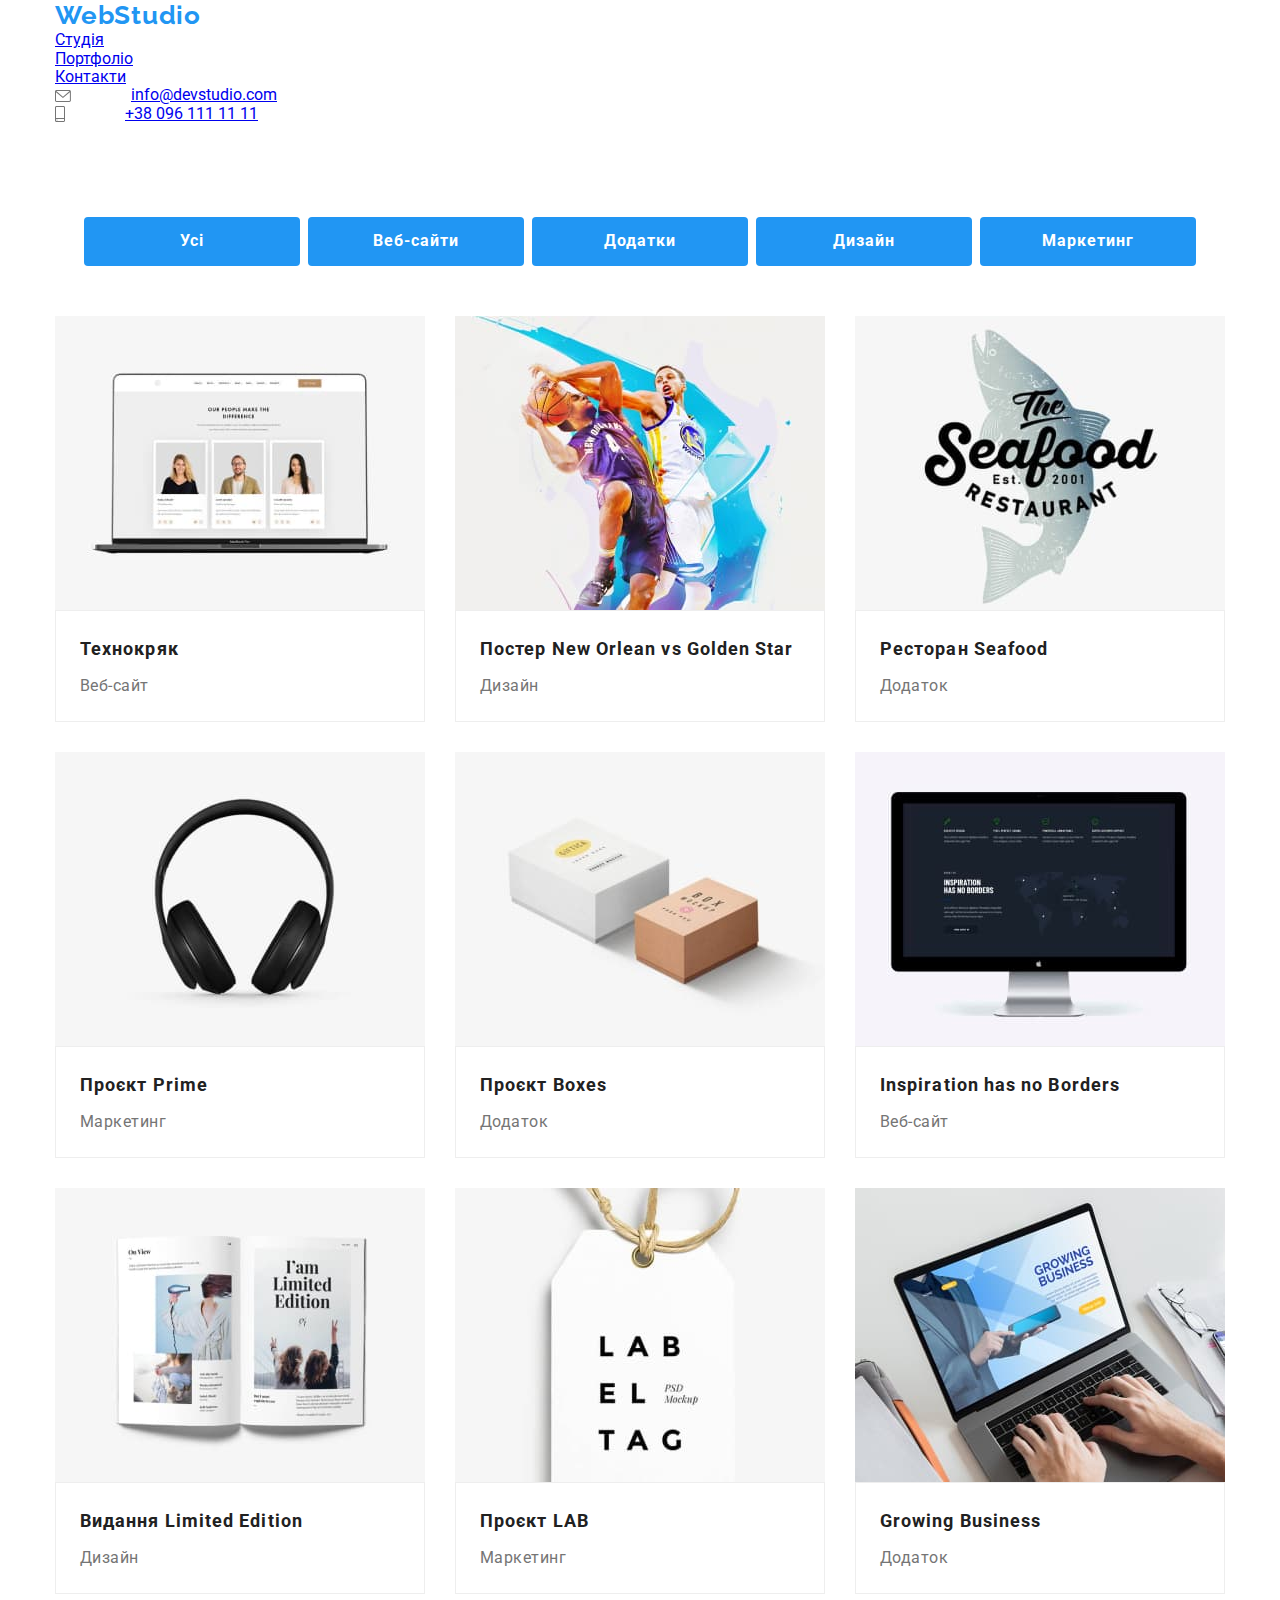
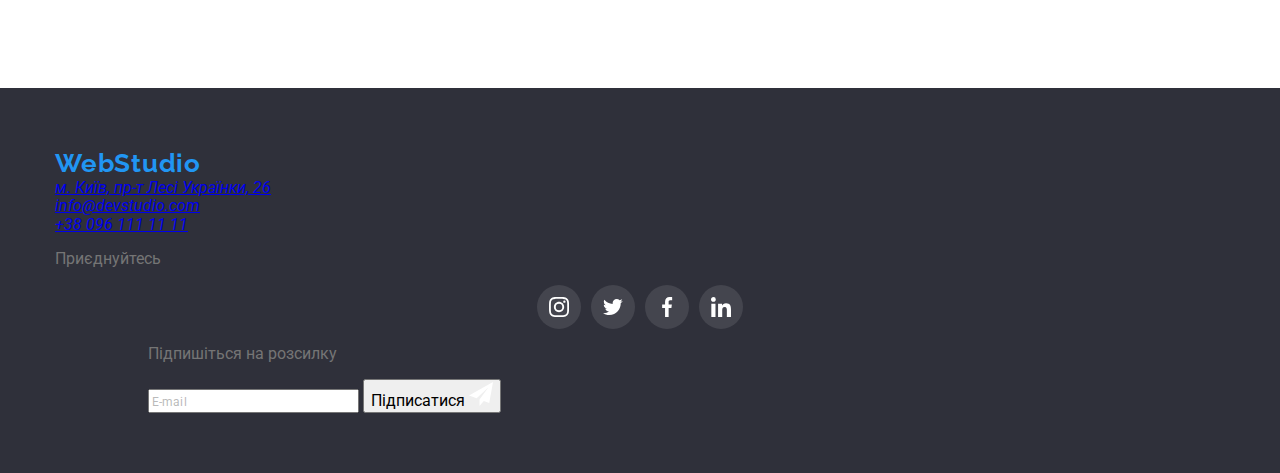
==== portfolio.html @ 355c85f8 "Adding files" ====
<!DOCTYPE html>
<html lang="uk">

<head>
    <meta charset="UTF-8">
    <meta http-equiv="X-UA-Compatible" content="IE=edge">
    <meta name="viewport" content="width=device-width, initial-scale=1.0">
    <link rel="preconnect" href="https://fonts.googleapis.com">
    <link rel="preconnect" href="https://fonts.gstatic.com" crossorigin>
    <link
        href="https://fonts.googleapis.com/css2?family=Raleway:wght@700&family=Roboto:wght@400;500;700;900&display=swap"
        rel="stylesheet">
    <title>Document</title>
    <link rel="stylesheet"
        href="https://cdnjs.cloudflare.com/ajax/libs/modern-normalize/1.1.0/modern-normalize.min.css">
    <link rel="stylesheet" href="./css/styles.css">
</head>

<body>
    <header class="page-header">
        <div class="container">
            <div class="header-container">
                <nav class="header-nav">
                    <a href="#" class="logo">Web<span class="logo-part">Studio</span></a>
                    <ul class="nav list">
                        <li class="nav-item">
                            <a href="./index.html" class="link">Студія</a>
                        </li>
                        <li class="nav-item">
                            <a href="./portfolio.html" class="current-link link current">Портфоліо</a>
                        </li>
                        <li class="nav-item">
                            <a href="#" class="link">Контакти</a>
                        </li>
                    </ul>
                </nav>
                <ul class="auth-nav list">
                    <li><a href="mailto:info@devstudio.com" class="contacts nav-item">
                            <svg class="envelope" width="16px" height="12px">
                                <use href="./images/icons.svg#icon-envelope"></use>
                            </svg>
                            info@devstudio.com</a></li>
                    <li><a href="tel:+380961111111" class="contacts nav-item">
                            <svg class="smartphone" width="10px" height="16px">
                                <use href="./images/icons.svg#icon-smartphone"></use>
                            </svg>
                            +38 096 111 11 11</a></li>
                </ul>
            </div>
        </div>
    </header>
    <main>
        <section class="filter ">
            <div class="container">
                <h2 class="visually-hidden">Portfolio content</h2>
                <ul class="button-container  list">
                    <li class="button-container-item">
                        <button type="button" class="button cursors">Усі</button>
                    </li>
                    <li class="button-container-item">
                        <button type="button" class="button cursors">Веб-сайти</button>
                    </li>
                    <li class="button-container-item">
                        <button type="button" class="button cursors">Додатки</button>
                    </li>
                    <li class="button-container-item">
                        <button type="button" class="button cursors">Дизайн</button>
                    </li>
                    <li class="button-container-item">
                        <button type="button" class="button cursors">Маркетинг</button>
                    </li>
                </ul>
                <ul class="portfolio-cards list">
                    <li class="portfolio-cards-element">
                        <div class="portfolio-cards-thumb">
                            <img src="./images/portfolio1.jpg" alt="Екран лептопу з відкритим веб-сайтом" width="370"
                                class="portfolio-images">
                            <div class="portfolio-cards-description">
                                <p>Ресурс пропонує комплексні пропозиції з різним рівнем функціоналу та сервісів. Все це
                                    дозволить відвідувачу отримати
                                    вичерпні відомості про компанію чи приватну особу.</p>
                            </div>
                        </div>
                        <div class="cards-text">
                            <h3>Технокряк</h3>
                            <p class="portfolio-text">Веб-сайт</p>
                        </div>


                    </li>

                    <li class="portfolio-cards-element">
                        <div class="portfolio-cards-thumb">
                            <img src="./images/portfolio2.jpg"
                                alt="Баскетболіст намагається забрати мʼяч у супротивника" width="370"
                                class="portfolio-images">
                            <div class="portfolio-cards-description">
                                <p>Ресурс пропонує комплексні пропозиції з різним рівнем функціоналу та сервісів. Все це
                                    дозволить відвідувачу
                                    отримати
                                    вичерпні відомості про компанію чи приватну особу.</p>
                            </div>
                        </div>
                        <div class="cards-text">
                            <h3>Постер New Orlean vs Golden Star</h3>
                            <p class="portfolio-text">Дизайн</p>
                        </div>
                    </li>
                    <li class="portfolio-cards-element">
                        <div class="portfolio-cards-thumb">
                            <img src="./images/portfolio3.jpg" alt="Вивіска рибного ресторану" width="370"
                                class="portfolio-images">
                            <div class="portfolio-cards-description">
                                <p>Ресурс пропонує комплексні пропозиції з різним рівнем функціоналу та сервісів. Все це
                                    дозволить відвідувачу
                                    отримати
                                    вичерпні відомості про компанію чи приватну особу.</p>
                            </div>
                        </div>
                        <div class="cards-text">
                            <h3>Ресторан Seafood</h3>
                            <p class="portfolio-text">Додаток</p>
                        </div>
                    </li>
                    <li class="portfolio-cards-element">
                        <div class="portfolio-cards-thumb">
                            <img src="./images/portfoli4.jpg" alt="Великі бездротові навушники" width="370"
                                class="portfolio-images">
                            <div class="portfolio-cards-description">
                                <p>Ресурс пропонує комплексні пропозиції з різним рівнем функціоналу та сервісів. Все це
                                    дозволить відвідувачу
                                    отримати
                                    вичерпні відомості про компанію чи приватну особу.</p>
                            </div>
                        </div>
                        <div class="cards-text">
                            <h3>Проєкт Prime</h3>
                            <p class="portfolio-text">Маркетинг</p>
                        </div>
                    </li>
                    <li class="portfolio-cards-element">
                        <div class="portfolio-cards-thumb">
                            <img src="./images/portfolio5.jpg" alt="Одна біла та менша коричнева коробки" width="370"
                                class="portfolio-images">
                            <div class="portfolio-cards-description">
                                <p>Ресурс пропонує комплексні пропозиції з різним рівнем функціоналу та сервісів. Все це
                                    дозволить відвідувачу
                                    отримати
                                    вичерпні відомості про компанію чи приватну особу.</p>
                            </div>
                        </div>
                        <div class="cards-text">
                            <h3>Проєкт Boxes</h3>
                            <p class="portfolio-text">Додаток</p>
                        </div>
                    </li>
                    <li class="portfolio-cards-element">
                        <div class="portfolio-cards-thumb">
                            <img src="./images/portfolio6.jpg"
                                alt="Монітор компʼютера Apple з відкритим сайтом веб-студії" width="370"
                                class="portfolio-images">
                            <div class="portfolio-cards-description">
                                <p>Ресурс пропонує комплексні пропозиції з різним рівнем функціоналу та сервісів. Все це
                                    дозволить відвідувачу
                                    отримати
                                    вичерпні відомості про компанію чи приватну особу.</p>
                            </div>
                        </div>
                        <div class="cards-text">
                            <h3>Inspiration has no Borders</h3>
                            <p class="portfolio-text">Веб-сайт</p>
                        </div>
                    </li>
                    <li class="portfolio-cards-element">
                        <div class="portfolio-cards-thumb">
                            <img src="./images/portfolio7.jpg" alt="Розгорнутий журнал моди" width="370"
                                class="portfolio-images">
                            <div class="portfolio-cards-description">
                                <p>Ресурс пропонує комплексні пропозиції з різним рівнем функціоналу та сервісів. Все це
                                    дозволить відвідувачу
                                    отримати
                                    вичерпні відомості про компанію чи приватну особу.</p>
                            </div>
                        </div>
                        <div class="cards-text">
                            <h3>Видання Limited Edition</h3>
                            <p class="portfolio-text">Дизайн</p>
                        </div>
                    </li>
                    <li class="portfolio-cards-element">
                        <div class="portfolio-cards-thumb">
                            <img src="./images/portfolio8.jpg" alt="Біла етикетка з надписом LAB EL TAG" width="370"
                                class="portfolio-images">
                            <div class="portfolio-cards-description">
                                <p>Ресурс пропонує комплексні пропозиції з різним рівнем функціоналу та сервісів. Все це
                                    дозволить відвідувачу
                                    отримати
                                    вичерпні відомості про компанію чи приватну особу.</p>
                            </div>
                        </div>
                        <div class="cards-text">
                            <h3>Проєкт LAB</h3>
                            <p class="portfolio-text">Маркетинг</p>
                        </div>
                    </li>
                    <li class="portfolio-cards-element">
                        <div class="portfolio-cards-thumb">
                            <img src="./images/portfolio9.jpg"
                                alt="Чоловік шукає інформацію на сайті з просування бізнесу, використовуючи MacBook"
                                width="370" class="portfolio-images">
                            <div class="portfolio-cards-description">
                                <p>Ресурс пропонує комплексні пропозиції з різним рівнем функціоналу та сервісів. Все це
                                    дозволить відвідувачу
                                    отримати
                                    вичерпні відомості про компанію чи приватну особу.</p>
                            </div>
                        </div>
                        <div class="cards-text">
                            <h3>Growing Business</h3>
                            <p class="portfolio-text">Додаток</p>
                        </div>
                    </li>
                </ul>
            </div>
        </section>
    </main>
    <footer class="footer">
        <div class="footer-container container">
            <div class="footer-navigation">
                <a href="#" class="logo">Web<span class="logo-part">Studio</span></a>
                <address>
                    <ul class="footer-list list">
                        <li class="footer-nav">
                            <a href="https://goo.gl/maps/Ni8b5LG6es7MUAs99" class="map">м. Київ, пр-т Лесі Українки,
                                26</a>
                        </li>
                        <li class="footer-nav">
                            <a href="mailto:info@devstudio.com" class="contacts">info@devstudio.com</a>
                        </li>
                        <li class="footer-nav">
                            <a href="tel:+380961111111" class="contacts">+38 096 111 11 11</a>
                        </li>
                    </ul>
                </address>
            </div>
            <div class="footer-links">
                <p class="footer-link-text">Приєднуйтесь</p>
                <ul class="soc-list list">
                    <li class="soc-item"><a href="" class="soc-link">
                            <svg class="soc-icon" width="20px" height="20px">
                                <use href="./images/icons.svg#icon-instagram"></use>
                            </svg>
                        </a></li>
                    <li class="soc-item"><a href="" class="soc-link">
                            <svg class="soc-icon" width="20px" height="20px">
                                <use href="./images/icons.svg#icon-twitter"></use>
                            </svg>
                        </a></li>
                    <li class="soc-item"><a href="" class="soc-link">
                            <svg class="soc-icon" width="20px" height="20px">
                                <use href="./images/icons.svg#icon-facebook"></use>
                            </svg>
                        </a></li>
                    <li class="soc-item"><a href="" class="soc-link">
                            <svg class="soc-icon" width="20px" height="20px">
                                <use href="./images/icons.svg#icon-linkedin"></use>
                            </svg>
                        </a>
                    </li>
                </ul>
            </div>
            <div class="footer-form">
                <p class="footer-link-text">Підпишіться на розсилку</p>

                <form class="footer-form-container">
                    <label for="footer-form-email" class="form-label"></label>
                    <input type="email" class="footer-form-input" id="footer-form-email" placeholder="E-mail"
                        width="358px" height="50px">
                    <button class="form-button" type="submit">Підписатися
                        <svg class="footer-send-icon" width="24px" height="24px">
                            <use href="./images/icons.svg#icon-send"></use>
                        </svg>
                    </button>
            </div>
            </form>
        </div>
    </footer>
</body>

</html>
---- css/styles.css ----
/* Main Page */
html {
    box-sizing: border-box;
}

*,
* ::before,
* ::after {
    box-sizing: inherit;
}

:root {
    --primary-text-color: #757575;
    --secondary-text-color: #212121;
    --hover-color: #2196F3;
    --primary-bcg-color: #F5F4FA;
    --secondary-bcg-color: #FFFFFF;
    --icons-color: #AFB1B8;
    --time-distribution-function: cubic-bezier(0.4, 0, 0.2, 1);
    --placeholder-color: rgba(117, 117, 117, 0.5);
}

body {
    color: var(--primary-text-color);
    background-color: #FFFFFF;
    font-family: 'Roboto';
}

.list {
    list-style: none;
    padding: 0;
    margin: 0;
}

.visually-hidden {
    position: absolute;
    white-space: nowrap;
    width: 1px;
    height: 1px;
    overflow: hidden;
    border: 0;
    padding: 0;
    clip: rect(0000);
    clip-path: inset(50%);
    margin: -1px;
}

.container {
    width: 1200px;
    padding-right: 15px;
    padding-left: 15px;
    margin: 0 auto;
}



.cursors {
    cursor: pointer;
}

.title {
    margin-top: 0;
    margin-bottom: 50px;
    text-align: center;
    color: var(--secondary-text-color);
    font-weight: 700;
    font-size: 36px;
    line-height: 1.16;
    letter-spacing: 0.03em;
}

.action-text {
    text-transform: uppercase;
    margin-top: 0;
    margin-bottom: 0;
    color: var(--secondary-bcg-color);
    font-weight: 700;
    font-size: 14px;
    line-height: 1.14;
    letter-spacing: 0.03em;
}
/* Header*/

/* Logo */
.logo {
    flex-shrink: 0;
    color: #2196F3;
    text-decoration: none;
    font-family: 'Raleway';
    font-weight: 700;
    font-size: 26px;
    line-height: 1.2;
    letter-spacing: 0.03em;
}

.logo__part {
    color: black;
}

.header {
    margin-top: 0;
    border-bottom: 1px solid #ECECEC;
}

.header__container {
    display: flex;
    margin-top: 0;
    height: 80px;
    align-items: center;
    margin-left: auto;
    padding-top: 24px;
    padding-bottom: 25px;
    justify-content: space-between;
}

.header__nav {
    display: flex;
    margin-top: 0;
        align-items: center;
            flex-grow: 1;
            gap: 93px;
        }

.navigation {
    display: flex;
}
.navigation__item {
    display: flex;
    align-items: center;
    justify-content: center;
}

.navigation__item:not(:last-child) {
    margin-right: 50px;
}

.contacts {
    display: flex;
    align-items: center;
    gap: 50px;
}

.contacts__item {
    color: #757575;
    font-weight: 500;
    font-size: 14px;
    line-height: 1.1;
    letter-spacing: 0.02em;
    text-decoration: none;
    transition: color 250ms var(--time-distribution-function);
}

.contacts__item:hover,
.contacts__item:focus {
    color: var(--hover-color);
}
.contacts__item:hover .smartphone {
    fill: var(--hover-color);
}

.contacts__item:focus .smartphone {
    fill: var(--hover-color);
}


.navigation__link {
    padding-top: 32px;
    padding-bottom: 32px;
    color: var(--secondary-text-color);
    font-weight: 500;
    font-size: 14px;
    line-height: 1.1;
    letter-spacing: 0.02em;
    text-decoration: none;
    transition: color 250ms var(--time-distribution-function);
}

.navigation__link:hover,
.navigation__link:focus {
    color: var(--hover-color);
}

.navigation-link--current-link {
    position: relative;
}

.navigation-link--current-link::after {
    content: "";
    display: block;
    position: absolute;
    width: 100%;
    left: 0;
    bottom: 0px;

    height: 4px;
    background-color: var(--hover-color);
    border-radius: 2px;
}


.envelope {
    margin-right: 10px;
    fill: var(--primary-text-color);

    transition: fill 250ms var(--time-distribution-function);
}

.contacts:hover .envelope {
    fill: var(--hover-color);
}

.contacts:focus .envelope {
    fill: var(--hover-color);
}

.smartphone {
    margin-right: 10px;
    fill: var(--primary-text-color);
    transition: fill 250ms var(--time-distribution-function);

}

/* Hero */
.hero {
    padding-top: 200px;
    padding-bottom: 200px;
    background-color: #2F303A;
    background-image: linear-gradient(rgba(47, 48, 58, 0.4), rgba(47, 48, 58, 0.4)), url(../images/background.jpg);
    background-repeat: no-repeat;
    background-position: center;
    height: 600px;
    max-width: 1600px;
    margin-left: auto;
    margin-right: auto;
    background-size: cover;
}

.hero__container {
    align-items: center;
    justify-content: center;
    text-align: center;
}

.hero__title {
    margin: 0 auto;
    margin-bottom: 30px;
    margin-top: 0px;
    max-width: 696px;

    color: #FFFFFF;
    font-weight: 900;
    font-size: 44px;
    line-height: 1.4;
    letter-spacing: 0.06em;
    text-transform: uppercase;
    text-align: center;
}


/* Button */
.button {
    display: inline-block;
    border-radius: 4px;
    padding: 10px 32px;
    min-width: 216px;
    color: #FFFFFF;
    background-color: #2196F3;
    border: 0;
    font-family: 'Roboto';
    font-weight: 700;
    font-size: 16px;
    line-height: 1.8;
    letter-spacing: 0.06em;
    transition-property: background-color, box-shadow;
    transition-duration: 250ms;
    transition-timing-function: var(--time-distribution-function);
}

.button:hover,
.button:focus {
    background-color: #188CE8;
    border: 0;
    box-shadow: 0px 4px 4px rgba(0, 0, 0, 0.15);
}





.cardset__button {
    display: inline-block;
    color: var(--secondary-text-color);
    background-color: #F5F4FA;
    border: 0;
    font-family: 'Roboto';
    font-weight: 500;
    font-size: 16px;
    line-height: 1.6;
    letter-spacing: 0.03em;
    border-radius: 4px;
    padding: 6px 22px;
    text-align: center;
    margin-top: 0;
    transition-property: color, background-color, box-shadow;
    transition-duration: 250ms;
    transition-timing-function: var(--time-distribution-function);
}

.cardset__button :first-child {
    display: inline-block;
    padding: 6px 25px;
}

.cardset__button:hover,
.cardset__button:focus {
    color: #FFFFFF;
    background-color: var(--hover-color);
    box-shadow: 0px 3px 1px rgba(0, 0, 0, 0.1), 0px 1px 2px rgba(0, 0, 0, 0.08), 0px 2px 2px rgba(0, 0, 0, 0.12);
}


/* Advantages */
.advantages {
    padding-top: 94px;
    padding-bottom: 94px;
    background-color: var(--secondary-bcg-color);
}

.advantage-list {
    display: flex;
    /* align-items: center; */
    margin-top: 0;
    font-size: 14px;
    line-height: 24px;
    letter-spacing: 0.03em;
}

.advantage-list__item {
    width: 270px;
    margin-left: 0;
    margin-right: auto;
    margin-right: 30px;
}

.advantage-list__item:last-child {
    margin-right: 0;
}

.advantage-list__card {
    background-color: var(--primary-bcg-color);
    display: flex;
    width: 270px;
    height: 120px;
    border-radius: 4px;
    justify-content: center;
    align-items: center;
    margin-top: 0;
    margin-bottom: 30px;
}
.advantage-list__title {
    margin-top: 0;
    margin-bottom: 10px;
    font-weight: 700;
    font-size: 14px;
    line-height: 1.2;
    letter-spacing: 0.03em;
    color: var(--secondary-text-color);
    text-transform: uppercase
}

.advantage-list__text {
    margin-top: 0;
    margin-bottom: 0;
}



/* Our activity */
.activity {
    padding-bottom: 94px;
    background-color: var(--secondary-bcg-color);
}

.activity-list {
    display: flex;
    justify-content: space-between;
}

.activity-list__item {
    width: 370px;
    display: block;
    max-width: 100%;
    height: auto;
    margin-right: 30px;
}

.activity-list__item:last-child {
    margin-right: 0;
}

.activity-list__image {
    display: block;
    max-width: 100%;
    height: auto;
}
.activity-list__description {
    position: absolute;
    bottom: 0;
    right: 0;
    width: 370px;
    height: 70px;
    background-color: rgba(47, 48, 58, 0.8);
    display: flex;
    align-items: center;
    justify-content: center;
}
.activity-list__thumb {
    position: relative;
}

/* Team */
.team {
    padding-bottom: 94px;
    padding-top: 94px;
    background-color: #F5F4FA;
}

.team-list {
    display: flex;
    justify-content: space-between;
}

.team-list__card {
    width: 270px;
    background-color: #FFFFFF;
    font-size: 16px;
    line-height: 1.2;
    letter-spacing: 0.03em;
    border-radius: 0px 0px 4px 4px;
    box-shadow: 0px 1px 3px rgba(0, 0, 0, 0.12), 0px 1px 1px rgba(0, 0, 0, 0.14), 0px 2px 1px rgba(0, 0, 0, 0.2);
}

.team-list__card:not(:last-child) {
    margin-right: 30px;
}

.team-list__image {
    display: block;
    max-width: 100%;
    height: auto;
}

.team-list__info {
    padding-top: 30px;
    padding-bottom: 30px;
}


.team-list__title {
    margin-top: 0px;
    margin-bottom: 10px;

    text-align: center;
    font-weight: 500;
    font-size: 16px;
    line-height: 1.2;
    color: var(--secondary-text-color);
}

.team-list__text {
    margin-top: 0;
    margin-bottom: 16px;
    text-align: center;
}

.team-socials {
    display: flex;
    justify-content: center;
    gap: 10px;
}


.team-socials__link {
    display: flex;
    align-items: center;
    justify-content: center;
    width: 44px;
    height: 44px;
    background-color: var(--secondary-bcg-color);
    border-radius: 50%;
    transition-property: background-color;
    transition-duration: 250ms;
    transition-timing-function: var(--time-distribution-function);
}

.team-socials__link:hover,
.team-socials__link:focus {
    background-color: var(--hover-color);
}

.team-socials__icon {
    fill: var(--icons-color);
    transition-property: fill;
    transition-duration: 250ms;
    transition-timing-function: var(--time-distribution-function);
}

.team-socials__link:hover .team-socials__icon {
    fill: var(--secondary-bcg-color);
}

.team-socials__link:focus .team-socials__icon {
    fill: var(--secondary-bcg-color);
}

/* Clients */

.clients {
    padding-top: 94px;
    padding-bottom: 94px;
}

.clients-container {
    margin-left: auto;
    margin-right: auto;
}
.clients-list {
    display: flex;
    gap: 30px;
}

.clients-list__item {
    width: calc((100% - 150px)/6);

}

.clients-list__link {
    display: flex;
    width: 170px;
    height: 92px;
    border: 1px solid #AFB1B8;
    border-radius: 4px;
    align-items: center;
    justify-content: center;
    fill: var(--icons-color);
    transition-property: border;
    transition-duration: 250ms;
    transition-timing-function: var(--time-distribution-function);
}

.clients-list__icon {
    fill: #AFB1B8;
    transition: fill 250ms var(--time-distribution-function);
}

.clients-list__link:hover,
.clients-list__link:focus {
    border: 1px solid var(--hover-color);
}

.clients-list__link:hover .clients-list__icon {
    fill: var(--hover-color);
}

.clients-list__link:focus .clients-list__icon {
    fill: var(--hover-color);
}


/* Footer  */
.footer {
    padding-top: 60px;
    padding-bottom: 60px;
    background-color: #2F303A;
}

.footer__container {
    display: flex;
    align-items: baseline;
    justify-content: space-between;
}
.footer__navigation {
    margin-right: 70px;
}

.footer__logo {
    margin-top: 0;
    font-family: 'Raleway';
    font-weight: 700;
    font-size: 26px;
    line-height: 1.2;
    letter-spacing: 0.03em;
    text-decoration: none;
}

.footer__logo-part {
    color: #FFFFFF;
    margin-bottom: 20px;
}
.footer__list {
    margin-top: 20px;
}
.footer__nav {
    margin-top: 0;
}
.footer__nav:not(:last-child) {
    margin-bottom: 9px;
    white-space: nowrap;
}

.footer__map {
    color: #FFFFFF;
    text-decoration: none;
    font-style: normal;
    font-style: normal;
    font-size: 14px;
    line-height: 1.7;
    letter-spacing: 0.03em;
    text-decoration: none;
    transition-property: color;
    transition-duration: 250ms;
    transition-timing-function: var(--time-distribution-function);
}

.footer__map:hover,
.footer__map:focus {
    color: var(--hover-color);

}

.footer__list--contacts-item {
    color: rgba(255, 255, 255, 0.6);
    font-style: normal;
    font-size: 14px;
    line-height: 1.7;
    letter-spacing: 0.03em;
    text-decoration: none;
    transition-property: color;
    transition-duration: 250ms;
    transition-timing-function: var(--time-distribution-function);
}

.footer__list--contacts-item:hover,
.footer__list--contacts-item:focus {
    color: var(--hover-color);
}

.footer-socials__action-text {
margin-bottom: 20px;
}

.soc-list {
    display: flex;
    justify-content: center;
    gap: 10px;
}

.soc-link {
    display: flex;
    align-items: center;
    justify-content: center;

    width: 44px;
    height: 44px;
    background-color: rgba(255, 255, 255, 0.1);
    border-radius: 50%;
    transition: background-color 250ms var(--time-distribution-function);
}

.soc-icon {
    fill: var(--secondary-bcg-color);
}

.soc-link:hover,
.soc-link:focus {
    background-color: var(--hover-color);
}

/* Footer Form */
.footer-form {
    padding-left: 93px;
}
.form-container {
    display: flex;
    gap: 12px;
}

.form-container__input {
    border: 1px solid rgba(255, 255, 255, 0.3);
    filter: drop-shadow(0px 4px 4px rgba(0, 0, 0, 0.15));
    border-radius: 4px;
    background-color: transparent;
    padding: 15px 16px;
    width: 358px;
}

.form-container__input::placeholder {
    color: var(--placeholder-color);
    font-weight: 400;
    font-size: 16px;
    line-height: 20px;
}

.form-container__input:not(:placeholder-shown) {
    color: var(--secondary-bcg-color);
}

.form-container__button {
    display: flex;
    justify-content: center;
    align-items: center;
    gap: 12px;
    padding: 10px 28px;
    position: relative;
    font-weight: 700;
    font-size: 16px;
    line-height: 1.875;
    letter-spacing: 0.06em;
    color: var(--secondary-bcg-color);
}

/* Modal */
.backdrop {
    position: fixed;
    top: 0;
    left: 0;
    width: 100%;
    height: 100%;
    background-color: rgba(0, 0, 0, 0.2);
    opacity: 1;
    transition: opacity 250ms var(--time-distribution-function), visibility 250ms var(--time-distribution-function), background-color 250ms var(--time-distribution-function);
}

.is-hidden {
    opacity: 0;
    visibility: hidden;
    pointer-events: none;

}

.modal {
    position: absolute;
    min-width: 528px;
    min-height: 581px;
    padding: 40px;
    top: 50%;
    left: 50%;
    border-radius: 4px;
    opacity: 1;
    transform: translate(-50%, -50%) scale(1);
    background-color: var(--secondary-bcg-color);
    transition-property: transform;
    transition-duration: 250ms;
    transition-timing-function: var(--time-distribution-function);
    /* transition: transform 5000ms var(--time-distribution-function; */
}

.modal__title{
    margin-top: 0;
    margin-bottom: 12px;
    font-weight: 700;
    font-size: 20px;
    line-height: 1.15;
    text-align: center;
    letter-spacing: 0.03em;
    color: var(--secondary-text-color);
}

.backdrop.is-hidden .modal {
    transform: translate(-50%, -50%) scale(1.1);
}


.modal__button {
    right: 0;
    position: absolute;

    top: 8px;
    right: 8px;
    width: 30px;
    height: 30px;
    padding: 9px 10px;
    border-radius: 50%;
    border: 1px solid rgba(0, 0, 0, 0.1);
    background-color: var(--secondary-bcg-color);
    cursor: pointer;

}

.modal__button:hover>.cross {
    fill: var(--hover-color);
    outline: none;
}

.cross {
    transform: translate(-50%, -50%);
    position: absolute;
    fill: #000000;
    transition: fill 250ms var(--time-distribution-function);
}

/* Form */
.contact-form__label{
    display: block;
    margin-bottom: 4px;
    font-weight: 400;
    font-size: 12px;
    line-height: 1.16;
    letter-spacing: 0.01em;
    color: var(--primary-text-color);
}

.contact-form__label:not(:first-child) {
    margin-top: 10px;
}
.contact-form__element {
    position: relative;

}
.contact-form__element:last-child {
    margin-bottom: 20px;
}
.contact-form__input {
    border: 1px solid rgba(33, 33, 33, 0.2);
    border-radius: 4px;
    width: 100%;
    height: 40px;
    padding: 11px 12px 11px 32px;
}
.contact-form__input::placeholder {
    color: var(--placeholder-color);
    font-weight: 400;
    font-size: 12px;
    line-height: 1.16;
    letter-spacing: 0.01em;
}
::placeholder {
    font-weight: 400;
    font-size: 12px;
    line-height: 1.16;
    letter-spacing: 0.01em;
    color: var(--placeholder-color);
}
.contact-form__input:focus {
    border-color: var(--hover-color);
}

.contact-form__icon {
    position: absolute;
    top: 50%;
    transform: translateY(-50%);
    left: 12px;
    fill: var(--secondary-text-color);
}
.contact-form__element:focus-within .contact-form__icon {
    fill: var(--hover-color);
}
.contact-form__comment{
    width: 100%;
    height: 120px;
    padding: 12px 16px;
    border: 1px solid rgba(33, 33, 33, 0.2);
    border-radius: 4px;
    margin-bottom: 20px;
    resize: none;
}


.checkbox {
    display: block;
    position: relative;
    white-space: nowrap;

}

.checkbox__label {
    display: flex;
    align-items: baseline;
    justify-content: space-between;
    bottom: 0;
    right: 0;
    font-weight: 400;
    font-size: 14px;
    line-height: 1.7;
    letter-spacing: 0.03em;
}
.checkbox__input {
    appearance: none;

}
.checkbox__input:checked+.checkbox__icon {
    background-color: var(--hover-color);
    border-color: transparent;
    background-image: url('../images/check.svg');
    background-size: contain;
    background-position: center;
    background-repeat: no-repeat;
    background-origin: content-box;
}
.checkbox__icon{
    display: inline-block;
    margin-right: 8px;
    border-radius: 4px;
    border: 2px solid var(--secondary-text-color);
    width: 16px;
    height: 15px;
    background-color: transparent;
    transition: background-color 250ms var(--time-distribution-function);
}





.checkbox__text {
    font-weight: 400;
    font-size: 14px;
    line-height: 1.71;
    letter-spacing: 0.03em;
    text-decoration-line: underline;
    color: var(--hover-color);
    /* margin-left: 5px; */
}

.checkbox-icon {
    display: inline-block;
    width: 20px;
    height: 20px;
    border: 2px solid var(--secondary-text-color);
    border-radius: 4px;
}

.form-button-div {
    display: flex;
    justify-content: center;
    align-items: center;

}

.contact-form__button {
    display: block;
    cursor: pointer;
    border-radius: 4px;
    padding: 10px 32px;
    min-width: 216px;
    color: #FFFFFF;
    background-color: var(--hover-color);
    border: 0;
    font-weight: 700;
    font-size: 16px;
    line-height: 1.8;
    letter-spacing: 0.06em;
    transition-property: background-color, box-shadow;
    transition-duration: 250ms;
    transition-timing-function: var(--time-distribution-function);
    margin: 0 auto;
    margin-top: 30px;
}

/* Portfolio */

/* Filter */
.filter {
    padding-top: 94px;
    padding-bottom: 94px;
}

.button-container {
    display: flex;
    margin-top: 0px;
    align-items: center;
    justify-content: center;
    margin-bottom: 50px;
}

.button-container-item:not(:last-child) {
    margin-right: 8px;
}

.cards-container {
    width: 1230px;
    padding-left: 15px;
    padding-right: 15px;
    padding-bottom: 30px;
}

.portfolio-cards {

    display: flex;
    flex-wrap: wrap;
    margin-left: 0;
}



.cards-text {
    padding: 20px 24px;
    border: 1px solid #EEEEEE;
}

.portfolio-cards-element:nth-last-child(-n+3) {
    margin-bottom: 0px;
}

.portfolio-cards-element:nth-child(3n) {
    margin-right: 0;
}


.portfolio-cards-element h3 {
    margin-top: 0;
    margin-bottom: 4px;
    font-weight: 700;
    font-size: 18px;
    line-height: 2;
    background-color: #FFFFFF;
    color: var(--secondary-text-color);
    letter-spacing: 0.06em;
}

.portfolio-cards-element:hover,
.position-cards-element:focus {
    box-shadow: 0px 1px 1px rgba(0, 0, 0, 0.12), 0px 4px 4px rgba(0, 0, 0, 0.06), 1px 4px 6px rgba(0, 0, 0, 0.16);
}

.portfolio-images {

    display: block;
    max-width: 100%;
    height: auto;
    margin-top: 0;
}

.portfolio-text {
    margin-top: 0;
    margin-bottom: 0;
    font-family: 'Roboto';
    font-size: 16px;
    line-height: 1.875;
    letter-spacing: 0.03em;
}

.portfolio-cards-element {
    flex-basis: calc((100% - 60px)/3);
    margin-right: 30px;
    margin-bottom: 30px;
    transition: box-shadow 250ms var(--time-distribution-function);
}

.portfolio-cards-thumb {
    position: relative;
    overflow: hidden;
}

.portfolio-cards-description {
    position: absolute;
    top: 0;
    left: 0;
    width: 100%;
    height: 100%;
    background-color: rgba(33, 150, 243, 0.9);
    color: var(--secondary-bcg-color);
    padding: 63px 24px;
    z-index: 1;
    transform: translateY(100%);
    transition: transform 250ms var(--time-distribution-function);
}

.portfolio-cards-description p {
    font-weight: 400;
    font-size: 18px;
    line-height: 1.55;
    letter-spacing: 0.03em;
}

.portfolio-cards-element:hover .portfolio-cards-description {
    transform: translateY(0);
    pointer-events: none;
}
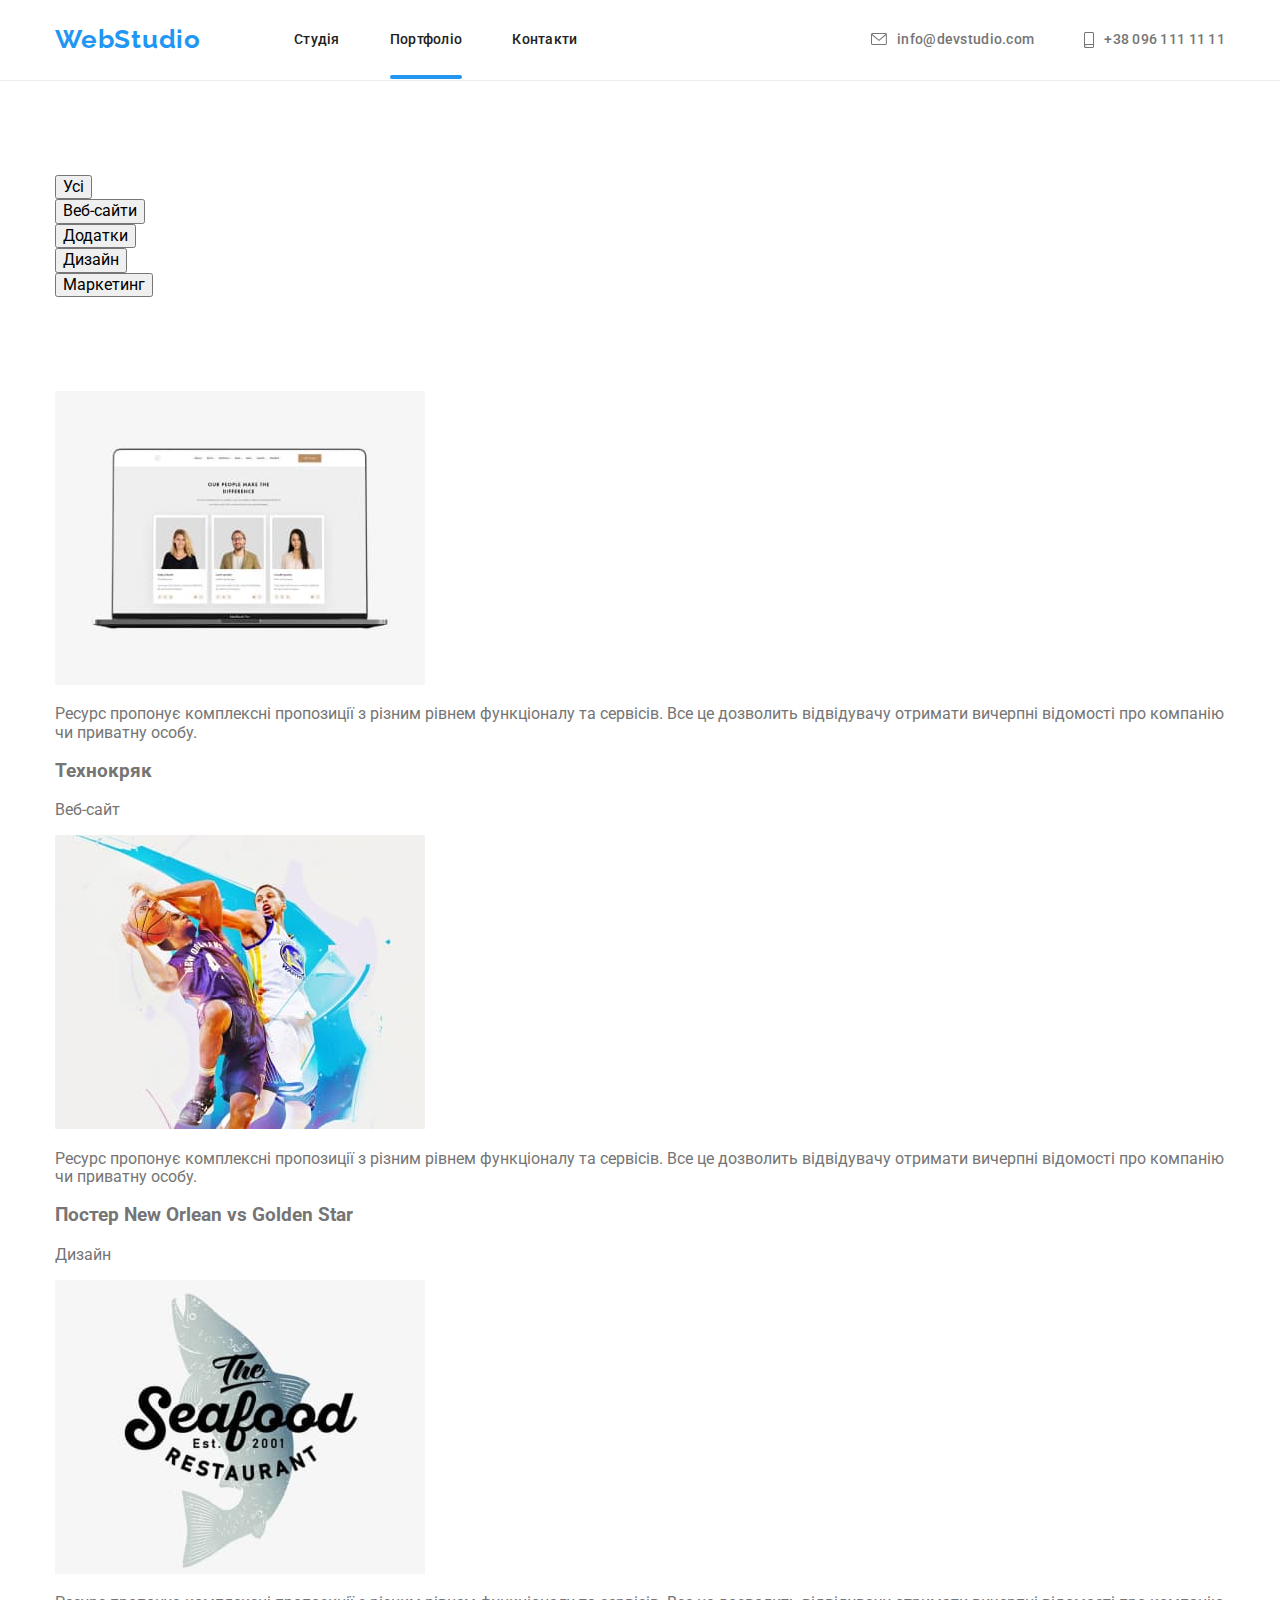
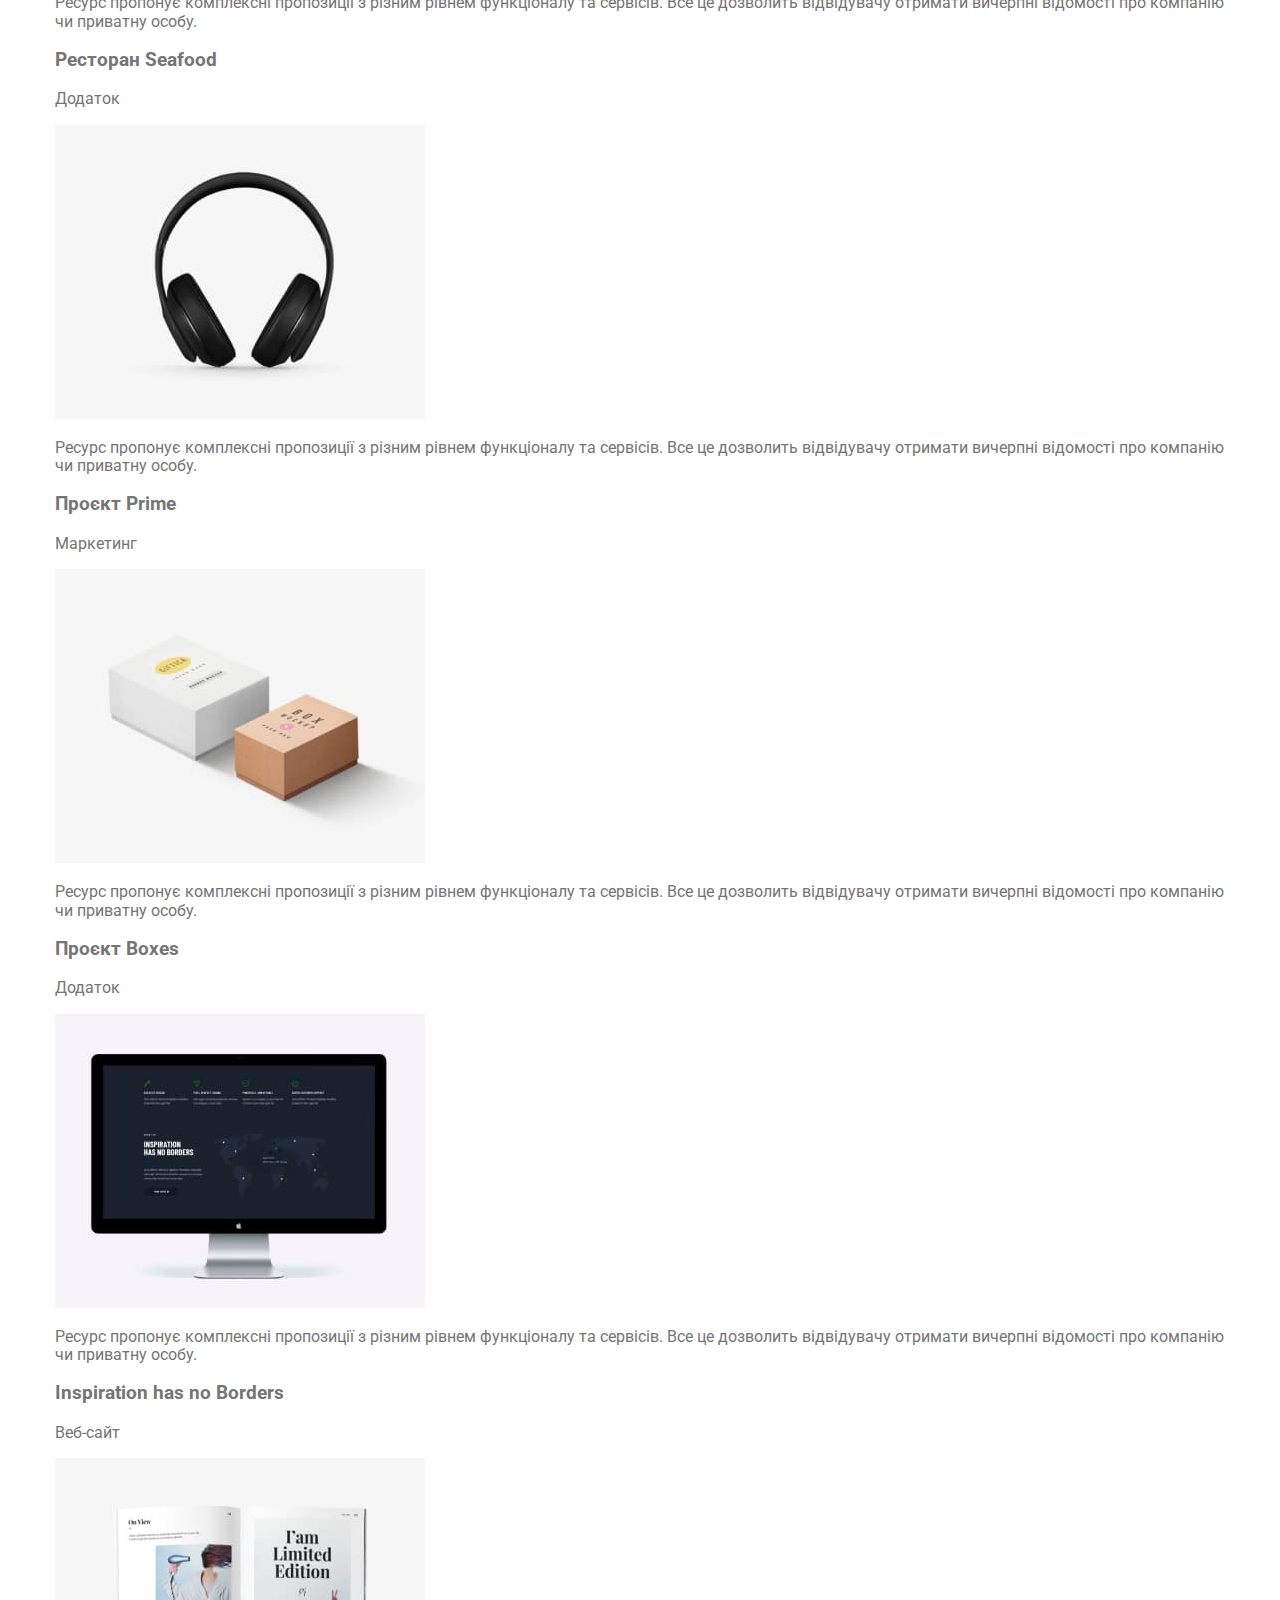
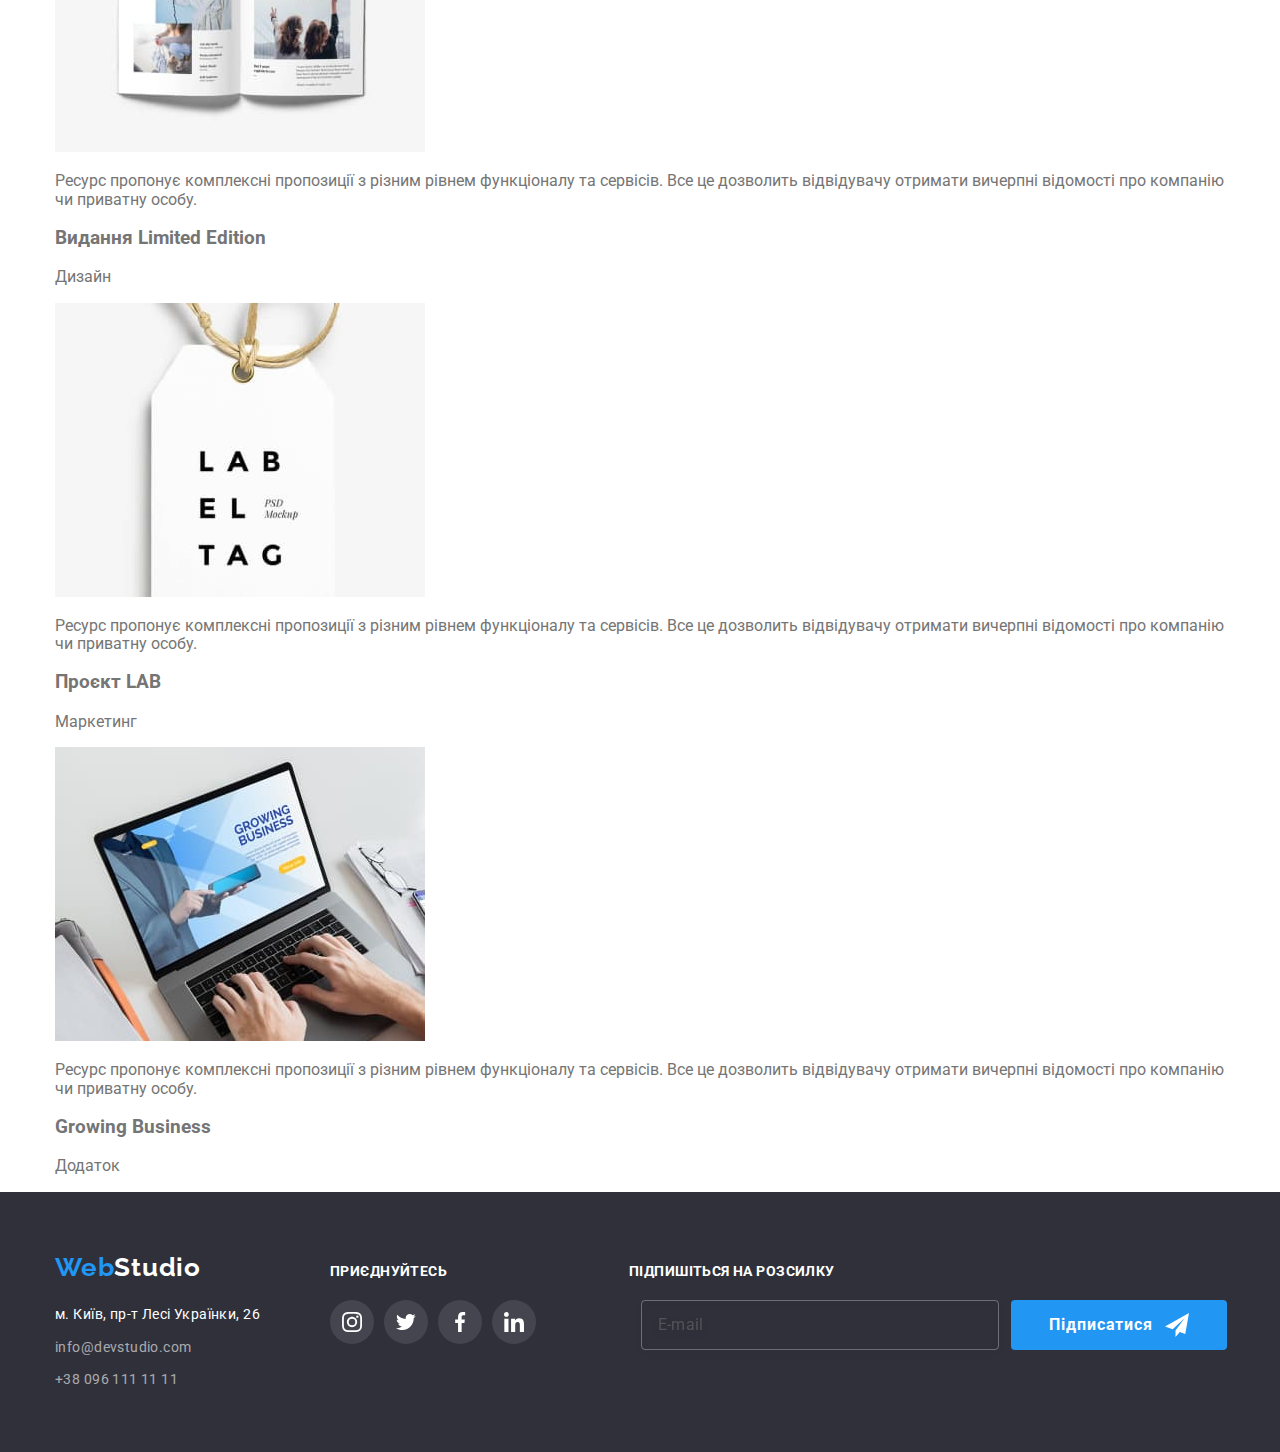
==== commit d8164eb3: "Editing portfolio.html" ====
--- a/portfolio.html
+++ b/portfolio.html
@@ -17,30 +17,31 @@
 </head>
 
 <body>
-    <header class="page-header">
+    <header class="header">
         <div class="container">
-            <div class="header-container">
-                <nav class="header-nav">
+            <div class="header__container">
+                <nav class="header__nav">
                     <a href="#" class="logo">Web<span class="logo-part">Studio</span></a>
-                    <ul class="nav list">
-                        <li class="nav-item">
-                            <a href="./index.html" class="link">Студія</a>
-                        </li>
-                        <li class="nav-item">
-                            <a href="./portfolio.html" class="current-link link current">Портфоліо</a>
-                        </li>
-                        <li class="nav-item">
-                            <a href="#" class="link">Контакти</a>
+                    <ul class="navigation list">
+                        <li class="navigation__item">
+                            <a href="./index.html" class="navigation__link">Студія</a>
+                        </li>
+                        <li class="navigation__item">
+                            <a href="./portfolio.html" class="navigation__link navigation-link--current-link">Портфоліо</a>
+                        </li>
+                        <li class="navigation__item">
+                            <a href="#" class="navigation__link">Контакти</a>
                         </li>
                     </ul>
                 </nav>
-                <ul class="auth-nav list">
-                    <li><a href="mailto:info@devstudio.com" class="contacts nav-item">
+                <ul class="contacts list">
+                    <li><a href="mailto:info@devstudio.com" class="contacts__item navigation__item">
                             <svg class="envelope" width="16px" height="12px">
                                 <use href="./images/icons.svg#icon-envelope"></use>
                             </svg>
-                            info@devstudio.com</a></li>
-                    <li><a href="tel:+380961111111" class="contacts nav-item">
+                            info@devstudio.com</a>
+                    </li>
+                    <li><a href="tel:+380961111111" class="contacts__item navigation__item">
                             <svg class="smartphone" width="10px" height="16px">
                                 <use href="./images/icons.svg#icon-smartphone"></use>
                             </svg>
@@ -50,174 +51,164 @@
         </div>
     </header>
     <main>
-        <section class="filter ">
-            <div class="container">
-                <h2 class="visually-hidden">Portfolio content</h2>
-                <ul class="button-container  list">
-                    <li class="button-container-item">
-                        <button type="button" class="button cursors">Усі</button>
-                    </li>
-                    <li class="button-container-item">
-                        <button type="button" class="button cursors">Веб-сайти</button>
-                    </li>
-                    <li class="button-container-item">
-                        <button type="button" class="button cursors">Додатки</button>
-                    </li>
-                    <li class="button-container-item">
-                        <button type="button" class="button cursors">Дизайн</button>
-                    </li>
-                    <li class="button-container-item">
-                        <button type="button" class="button cursors">Маркетинг</button>
-                    </li>
-                </ul>
-                <ul class="portfolio-cards list">
-                    <li class="portfolio-cards-element">
-                        <div class="portfolio-cards-thumb">
+    <section class="portfolio-content">
+        <div class="container">
+            <h2 class="portfolio-content__title visually-hidden">Portfolio content</h2>
+            <ul class="filter list">
+                <li class="filter__item">
+                    <button type="button" class="filter__button cursors">Усі</button>
+                </li>
+                <li class="filter__item">
+                    <button type="button" class="filter__button cursors">Веб-сайти</button>
+                </li>
+                <li class="filter__item">
+                    <button type="button" class="filter__button cursors">Додатки</button>
+                </li>
+                <li class="filter__item">
+                    <button type="button" class="filter__button cursors">Дизайн</button>
+                </li>
+                <li class="filter__item">
+                    <button type="button" class="filter__button cursors">Маркетинг</button>
+                </li>
+            </ul>
+                <ul class="cardset list">
+                    <li class="cardset__element">
+                        <div class="cardset__thumb">
                             <img src="./images/portfolio1.jpg" alt="Екран лептопу з відкритим веб-сайтом" width="370"
-                                class="portfolio-images">
-                            <div class="portfolio-cards-description">
-                                <p>Ресурс пропонує комплексні пропозиції з різним рівнем функціоналу та сервісів. Все це
-                                    дозволить відвідувачу отримати
-                                    вичерпні відомості про компанію чи приватну особу.</p>
-                            </div>
-                        </div>
-                        <div class="cards-text">
-                            <h3>Технокряк</h3>
-                            <p class="portfolio-text">Веб-сайт</p>
-                        </div>
-
-
-                    </li>
-
-                    <li class="portfolio-cards-element">
-                        <div class="portfolio-cards-thumb">
+                                class="cardset__image">
+                            <div class="cadrset-hover">
+                                <p class="cadrset-hove__text">Ресурс пропонує комплексні пропозиції з різним рівнем функціоналу та сервісів. Все це
+                                    дозволить відвідувачу отримати
+                                    вичерпні відомості про компанію чи приватну особу.</p>
+                            </div>
+                        </div>
+                        <div class="cardset__description">
+                            <h3 class="cardset__title">Технокряк</h3>
+                            <p class="cardset__text">Веб-сайт</p>
+                        </div>
+                    </li>
+
+                    <li class="cardset__element">
+                        <div class="cardset__thumb">
                             <img src="./images/portfolio2.jpg"
                                 alt="Баскетболіст намагається забрати мʼяч у супротивника" width="370"
-                                class="portfolio-images">
-                            <div class="portfolio-cards-description">
-                                <p>Ресурс пропонує комплексні пропозиції з різним рівнем функціоналу та сервісів. Все це
-                                    дозволить відвідувачу
-                                    отримати
-                                    вичерпні відомості про компанію чи приватну особу.</p>
-                            </div>
-                        </div>
-                        <div class="cards-text">
-                            <h3>Постер New Orlean vs Golden Star</h3>
-                            <p class="portfolio-text">Дизайн</p>
-                        </div>
-                    </li>
-                    <li class="portfolio-cards-element">
-                        <div class="portfolio-cards-thumb">
+                               class="cardset__image">
+                            <div class="cadrset-hover">
+                                <p class="cadrset-hove__text">Ресурс пропонує комплексні пропозиції з різним рівнем функціоналу та сервісів. Все це
+                                    дозволить відвідувачу отримати
+                                    вичерпні відомості про компанію чи приватну особу.</p>
+                            </div>
+                        </div>
+                    <div class="cardset__description">
+                        <h3 class="cardset__title">Постер New Orlean vs Golden Star</h3>
+                        <p class="cardset__text">Дизайн</p>
+                        </div>
+                    </li>
+                <li class="cardset__element">
+                    <div class="cardset__thumb">
                             <img src="./images/portfolio3.jpg" alt="Вивіска рибного ресторану" width="370"
-                                class="portfolio-images">
-                            <div class="portfolio-cards-description">
-                                <p>Ресурс пропонує комплексні пропозиції з різним рівнем функціоналу та сервісів. Все це
-                                    дозволить відвідувачу
-                                    отримати
-                                    вичерпні відомості про компанію чи приватну особу.</p>
-                            </div>
-                        </div>
-                        <div class="cards-text">
-                            <h3>Ресторан Seafood</h3>
-                            <p class="portfolio-text">Додаток</p>
-                        </div>
-                    </li>
-                    <li class="portfolio-cards-element">
-                        <div class="portfolio-cards-thumb">
+                               class="cardset__image">
+                            <div class="cadrset-hover">
+                                <p class="cadrset-hove__text">Ресурс пропонує комплексні пропозиції з різним рівнем функціоналу та сервісів. Все це
+                                    дозволить відвідувачу отримати
+                                    вичерпні відомості про компанію чи приватну особу.</p>
+                            </div>
+                        </div>
+                        <div class="cardset__description">
+                            <h3 class="cardset__title">Ресторан Seafood</h3>
+                            <p class="cardset__text">Додаток</p>
+                        </div>
+                    </li>
+                    <li class="cardset__element">
+                        <div class="cardset__thumb">
                             <img src="./images/portfoli4.jpg" alt="Великі бездротові навушники" width="370"
-                                class="portfolio-images">
-                            <div class="portfolio-cards-description">
-                                <p>Ресурс пропонує комплексні пропозиції з різним рівнем функціоналу та сервісів. Все це
-                                    дозволить відвідувачу
-                                    отримати
-                                    вичерпні відомості про компанію чи приватну особу.</p>
-                            </div>
-                        </div>
-                        <div class="cards-text">
-                            <h3>Проєкт Prime</h3>
-                            <p class="portfolio-text">Маркетинг</p>
-                        </div>
-                    </li>
-                    <li class="portfolio-cards-element">
-                        <div class="portfolio-cards-thumb">
+                               class="cardset__image">
+                            <div class="cadrset-hover">
+                                <p class="cadrset-hove__text">Ресурс пропонує комплексні пропозиції з різним рівнем функціоналу та сервісів. Все це
+                                    дозволить відвідувачу отримати
+                                    вичерпні відомості про компанію чи приватну особу.</p>
+                            </div>
+                        </div>
+                    <div class="cardset__description">
+                        <h3 class="cardset__title">Проєкт Prime</h3>
+                            <p class="cardset__text">Маркетинг</p>
+                        </div>
+                    </li>
+                    <li class="cardset__element">
+                        <div class="cardset__thumb">
                             <img src="./images/portfolio5.jpg" alt="Одна біла та менша коричнева коробки" width="370"
-                                class="portfolio-images">
-                            <div class="portfolio-cards-description">
-                                <p>Ресурс пропонує комплексні пропозиції з різним рівнем функціоналу та сервісів. Все це
-                                    дозволить відвідувачу
-                                    отримати
-                                    вичерпні відомості про компанію чи приватну особу.</p>
-                            </div>
-                        </div>
-                        <div class="cards-text">
-                            <h3>Проєкт Boxes</h3>
-                            <p class="portfolio-text">Додаток</p>
-                        </div>
-                    </li>
-                    <li class="portfolio-cards-element">
-                        <div class="portfolio-cards-thumb">
+                               class="cardset__image">
+                            <div class="cadrset-hover">
+                                <p class="cadrset-hove__text">Ресурс пропонує комплексні пропозиції з різним рівнем функціоналу та сервісів. Все це
+                                    дозволить відвідувачу отримати
+                                    вичерпні відомості про компанію чи приватну особу.</p>
+                            </div>
+                        </div>
+                        <div class="cardset__description">
+                            <h3 class="cardset__title">Проєкт Boxes</h3>
+                            <p class="cardset__text">Додаток</p>
+                        </div>
+                    </li>
+                    <li class="cardset__element">
+                        <div class="cardset__thumb">
                             <img src="./images/portfolio6.jpg"
                                 alt="Монітор компʼютера Apple з відкритим сайтом веб-студії" width="370"
-                                class="portfolio-images">
-                            <div class="portfolio-cards-description">
-                                <p>Ресурс пропонує комплексні пропозиції з різним рівнем функціоналу та сервісів. Все це
-                                    дозволить відвідувачу
-                                    отримати
-                                    вичерпні відомості про компанію чи приватну особу.</p>
-                            </div>
-                        </div>
-                        <div class="cards-text">
-                            <h3>Inspiration has no Borders</h3>
-                            <p class="portfolio-text">Веб-сайт</p>
-                        </div>
-                    </li>
-                    <li class="portfolio-cards-element">
-                        <div class="portfolio-cards-thumb">
+                                class="cardset__image">
+                            <div class="cadrset-hover">
+                                <p class="cadrset-hove__text">Ресурс пропонує комплексні пропозиції з різним рівнем функціоналу та сервісів. Все це
+                                    дозволить відвідувачу отримати
+                                    вичерпні відомості про компанію чи приватну особу.</p>
+                            </div>
+                        </div>
+                        <div class="cardset__description">
+                            <h3 class="cardset__title">Inspiration has no Borders</h3>
+                            <p class="cardset__text">Веб-сайт</p>
+                        </div>
+                    </li>
+                    <li class="cardset__element">
+                        <div class="cardset__thumb">
                             <img src="./images/portfolio7.jpg" alt="Розгорнутий журнал моди" width="370"
-                                class="portfolio-images">
-                            <div class="portfolio-cards-description">
-                                <p>Ресурс пропонує комплексні пропозиції з різним рівнем функціоналу та сервісів. Все це
-                                    дозволить відвідувачу
-                                    отримати
-                                    вичерпні відомості про компанію чи приватну особу.</p>
-                            </div>
-                        </div>
-                        <div class="cards-text">
-                            <h3>Видання Limited Edition</h3>
-                            <p class="portfolio-text">Дизайн</p>
-                        </div>
-                    </li>
-                    <li class="portfolio-cards-element">
-                        <div class="portfolio-cards-thumb">
+                                class="cardset__image">
+                            <div class="cadrset-hover">
+                                <p class="cadrset-hove__text">Ресурс пропонує комплексні пропозиції з різним рівнем функціоналу та сервісів. Все це
+                                    дозволить відвідувачу отримати
+                                    вичерпні відомості про компанію чи приватну особу.</p>
+                            </div>
+                        </div>
+                        <div class="cardset__description">
+                            <h3 class="cardset__title">Видання Limited Edition</h3>
+                            <p class="cardset__text">Дизайн</p>
+                        </div>
+                    </li>
+                    <li class="cardset__element">
+                        <div class="cardset__thumb">
                             <img src="./images/portfolio8.jpg" alt="Біла етикетка з надписом LAB EL TAG" width="370"
-                                class="portfolio-images">
-                            <div class="portfolio-cards-description">
-                                <p>Ресурс пропонує комплексні пропозиції з різним рівнем функціоналу та сервісів. Все це
-                                    дозволить відвідувачу
-                                    отримати
-                                    вичерпні відомості про компанію чи приватну особу.</p>
-                            </div>
-                        </div>
-                        <div class="cards-text">
-                            <h3>Проєкт LAB</h3>
-                            <p class="portfolio-text">Маркетинг</p>
-                        </div>
-                    </li>
-                    <li class="portfolio-cards-element">
-                        <div class="portfolio-cards-thumb">
+                               class="cardset__image">
+                            <div class="cadrset-hover">
+                                <p class="cadrset-hove__text">Ресурс пропонує комплексні пропозиції з різним рівнем функціоналу та сервісів. Все це
+                                    дозволить відвідувачу отримати
+                                    вичерпні відомості про компанію чи приватну особу.</p>
+                            </div>
+                        </div>
+                        <div class="cardset__description">
+                            <h3 class="cardset__title">Проєкт LAB</h3>
+                            <p class="cardset__text">Маркетинг</p>
+                        </div>
+                    </li>
+                    <li class="cardset__element">
+                        <div class="cardset__thumb">
                             <img src="./images/portfolio9.jpg"
                                 alt="Чоловік шукає інформацію на сайті з просування бізнесу, використовуючи MacBook"
-                                width="370" class="portfolio-images">
-                            <div class="portfolio-cards-description">
-                                <p>Ресурс пропонує комплексні пропозиції з різним рівнем функціоналу та сервісів. Все це
-                                    дозволить відвідувачу
-                                    отримати
-                                    вичерпні відомості про компанію чи приватну особу.</p>
-                            </div>
-                        </div>
-                        <div class="cards-text">
-                            <h3>Growing Business</h3>
-                            <p class="portfolio-text">Додаток</p>
+                                width="370" class="cardset__image">
+                            <div class="cadrset-hover">
+                                <p class="cadrset-hove__text">Ресурс пропонує комплексні пропозиції з різним рівнем функціоналу та сервісів. Все це
+                                    дозволить відвідувачу отримати
+                                    вичерпні відомості про компанію чи приватну особу.</p>
+                            </div>
+                        </div>
+                        <div class="cardset__description">
+                            <h3 class="cardset__title">Growing Business</h3>
+                            <p class="cardset__text">Додаток</p>
                         </div>
                     </li>
                 </ul>
@@ -225,44 +216,48 @@
         </section>
     </main>
     <footer class="footer">
-        <div class="footer-container container">
-            <div class="footer-navigation">
-                <a href="#" class="logo">Web<span class="logo-part">Studio</span></a>
+        <div class="footer__container container">
+            <div class="footer__navigation">
+                <a href="#" class="logo footer__logo">Web<span class="logo-part footer__logo-part">Studio</span></a>
                 <address>
-                    <ul class="footer-list list">
-                        <li class="footer-nav">
-                            <a href="https://goo.gl/maps/Ni8b5LG6es7MUAs99" class="map">м. Київ, пр-т Лесі Українки,
+                    <ul class="footer__list list">
+                        <li class="footer__nav">
+                            <a href="https://goo.gl/maps/Ni8b5LG6es7MUAs99" class="footer__map">м. Київ, пр-т Лесі Українки,
                                 26</a>
                         </li>
-                        <li class="footer-nav">
-                            <a href="mailto:info@devstudio.com" class="contacts">info@devstudio.com</a>
-                        </li>
-                        <li class="footer-nav">
-                            <a href="tel:+380961111111" class="contacts">+38 096 111 11 11</a>
+                        <li class="footer__nav">
+                            <a href="mailto:info@devstudio.com"
+                                class="contacts-item footer__list--contacts-item ">info@devstudio.com</a>
+                        </li>
+                        <li class="footer__nav">
+                            <a href="tel:+380961111111" class="contacts-item footer__list--contacts-item ">+38 096 111 11
+                                11</a>
                         </li>
                     </ul>
                 </address>
             </div>
-            <div class="footer-links">
-                <p class="footer-link-text">Приєднуйтесь</p>
+            <div class="footer-socials">
+                <p class=" footer-socials__action-text action-text">Приєднуйтесь</p>
                 <ul class="soc-list list">
+                    <li class="soc-item">
+                        <a href="" class="soc-link">
+                            <svg class="soc-icon" width="20px" height="20px">
+                                <use href="./images/icons.svg#icon-instagram"></use>
+                            </svg>
+                        </a>
+                    </li>
                     <li class="soc-item"><a href="" class="soc-link">
                             <svg class="soc-icon" width="20px" height="20px">
-                                <use href="./images/icons.svg#icon-instagram"></use>
+                                <use href="./images/icons.svg#icon-twitter"></use>
                             </svg>
                         </a></li>
                     <li class="soc-item"><a href="" class="soc-link">
                             <svg class="soc-icon" width="20px" height="20px">
-                                <use href="./images/icons.svg#icon-twitter"></use>
+                                <use href="./images/icons.svg#icon-facebook"></use>
                             </svg>
                         </a></li>
                     <li class="soc-item"><a href="" class="soc-link">
                             <svg class="soc-icon" width="20px" height="20px">
-                                <use href="./images/icons.svg#icon-facebook"></use>
-                            </svg>
-                        </a></li>
-                    <li class="soc-item"><a href="" class="soc-link">
-                            <svg class="soc-icon" width="20px" height="20px">
                                 <use href="./images/icons.svg#icon-linkedin"></use>
                             </svg>
                         </a>
@@ -270,14 +265,13 @@
                 </ul>
             </div>
             <div class="footer-form">
-                <p class="footer-link-text">Підпишіться на розсилку</p>
-
-                <form class="footer-form-container">
-                    <label for="footer-form-email" class="form-label"></label>
-                    <input type="email" class="footer-form-input" id="footer-form-email" placeholder="E-mail"
+                <p class="footer-socials__action-text action-text">Підпишіться на розсилку</p>
+                <form class="form-container">
+                    <label for="form-container__email" class="form-container__label"></label>
+                    <input type="email" class="form-container__input" id="footer-form-email" placeholder="E-mail"
                         width="358px" height="50px">
-                    <button class="form-button" type="submit">Підписатися
-                        <svg class="footer-send-icon" width="24px" height="24px">
+                    <button class="form-container__button button" type="submit">Підписатися
+                        <svg class="form-container__icon" width="24px" height="24px">
                             <use href="./images/icons.svg#icon-send"></use>
                         </svg>
                     </button>
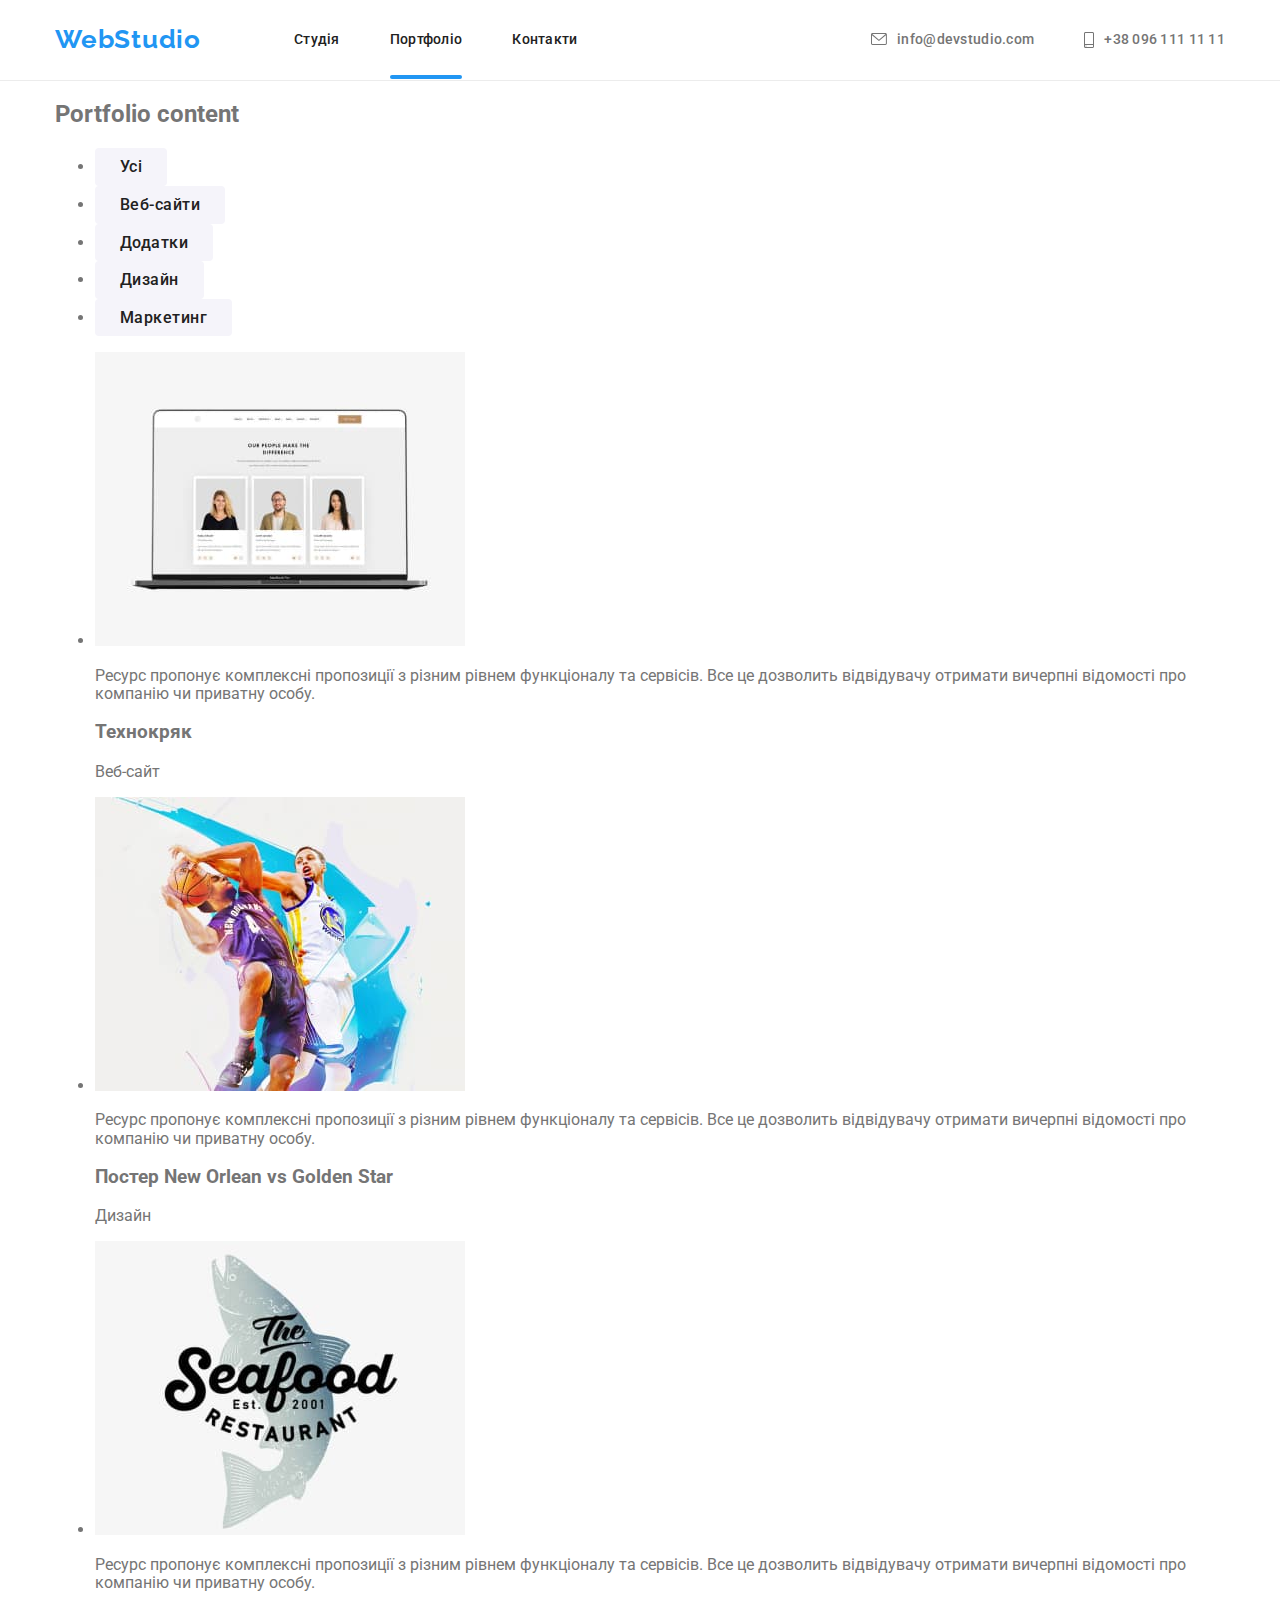
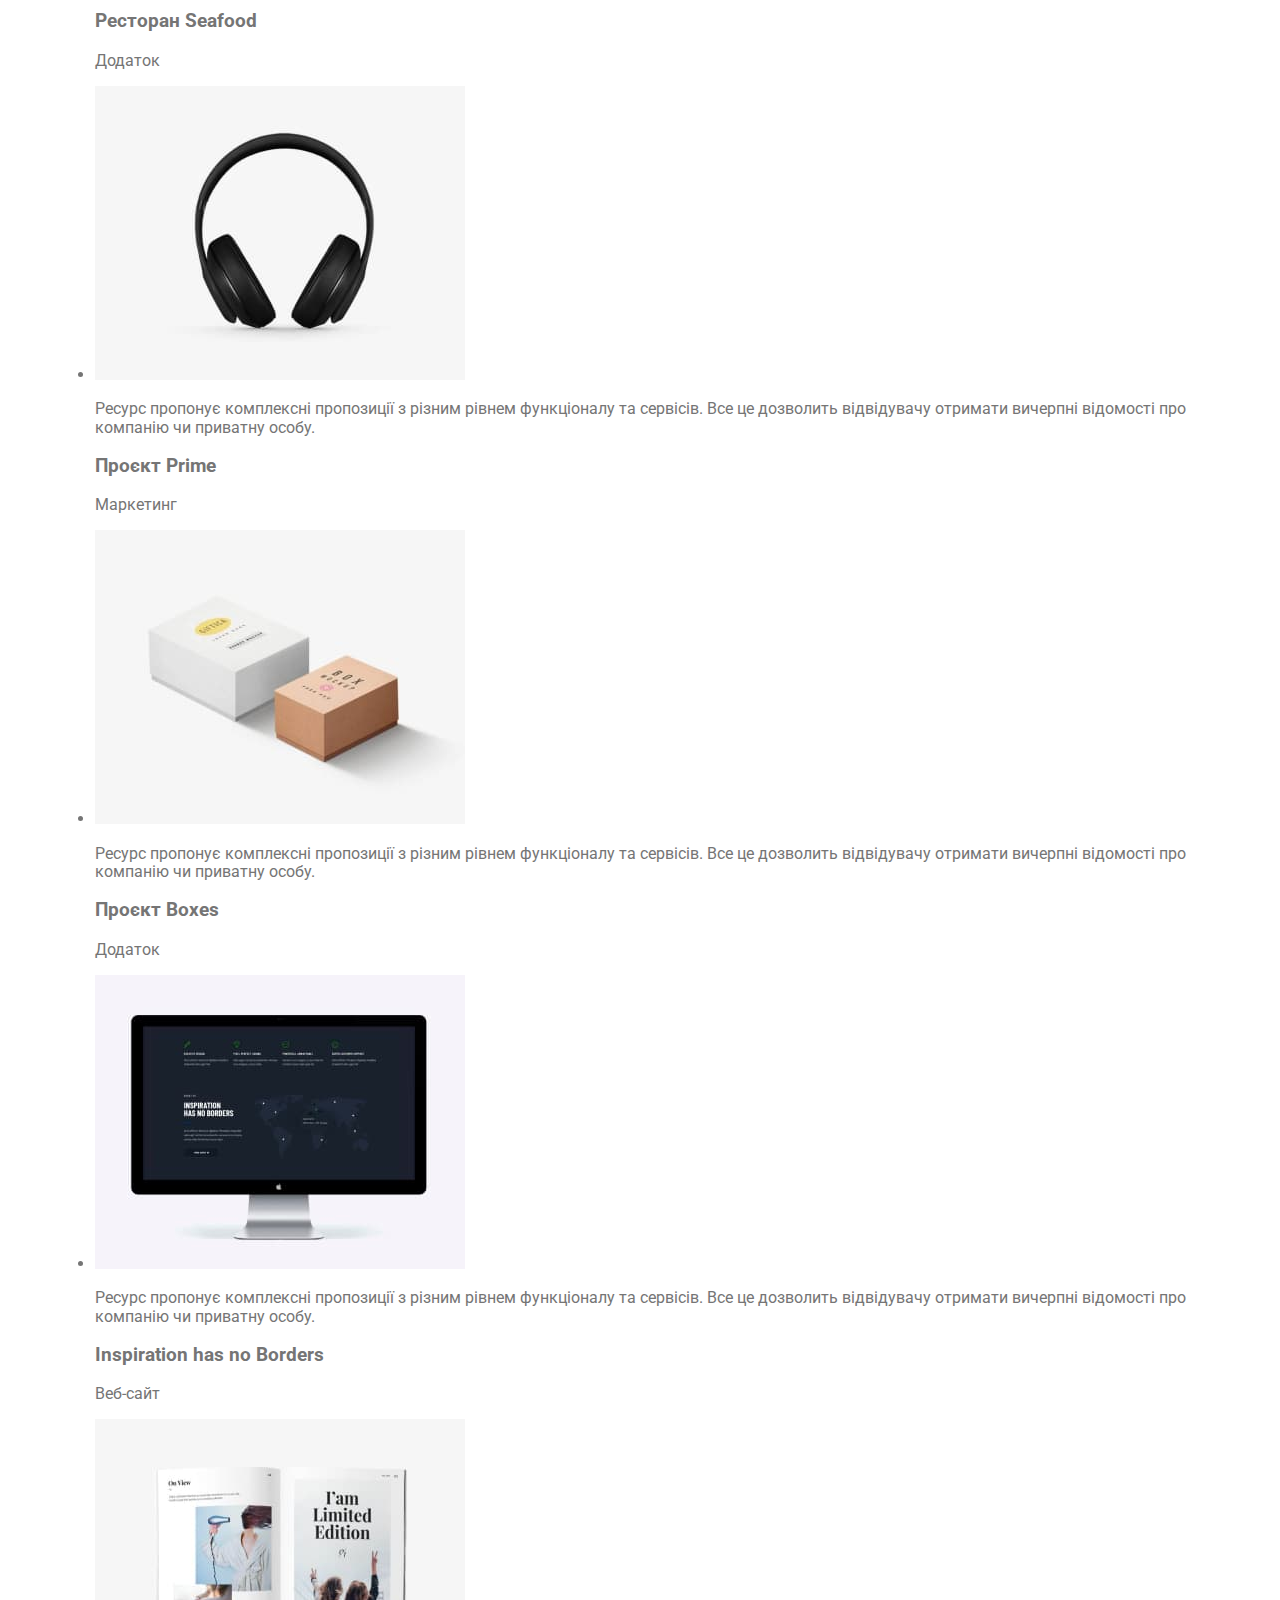
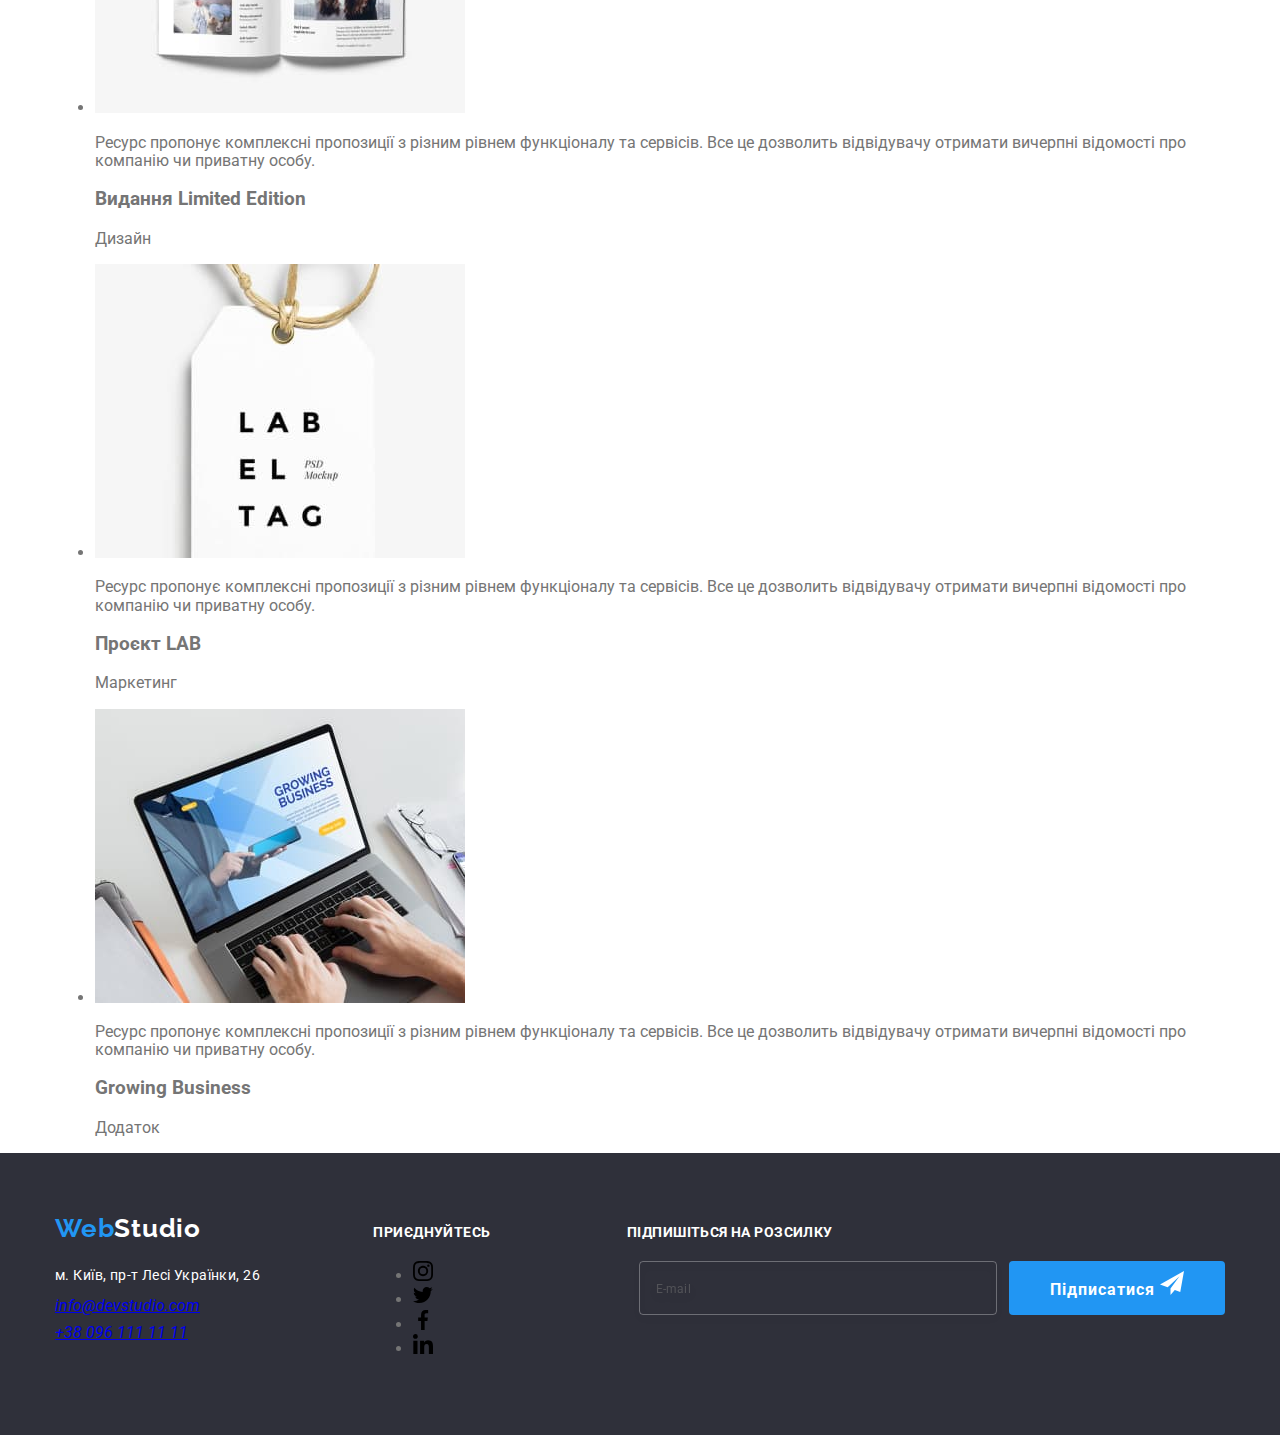
==== commit cb54c555: "Creating scss files" ====
--- a/portfolio.html
+++ b/portfolio.html
@@ -13,7 +13,7 @@
     <title>Document</title>
     <link rel="stylesheet"
         href="https://cdnjs.cloudflare.com/ajax/libs/modern-normalize/1.1.0/modern-normalize.min.css">
-    <link rel="stylesheet" href="./css/styles.css">
+    <link rel="stylesheet" href="./css/main.min.css">
 </head>
 
 <body>
@@ -27,7 +27,7 @@
                             <a href="./index.html" class="navigation__link">Студія</a>
                         </li>
                         <li class="navigation__item">
-                            <a href="./portfolio.html" class="navigation__link navigation-link--current-link">Портфоліо</a>
+                            <a href="./portfolio.html" class="navigation__link current-link">Портфоліо</a>
                         </li>
                         <li class="navigation__item">
                             <a href="#" class="navigation__link">Контакти</a>
@@ -53,7 +53,7 @@
     <main>
     <section class="portfolio-content">
         <div class="container">
-            <h2 class="portfolio-content__title visually-hidden">Portfolio content</h2>
+            <h2 class="portfolio-content__title">Portfolio content</h2>
             <ul class="filter list">
                 <li class="filter__item">
                     <button type="button" class="filter__button cursors">Усі</button>
--- a/css/main.min.css
+++ b/css/main.min.css
@@ -0,0 +1 @@
+.footer__list,.footer__navigation,.clients-list,.team-socials,.team-list__card,.socials,.advantage-list,.navigation,.contacts{list-style:none;padding:0;margin:0}.advantage__title{position:absolute;white-space:nowrap;width:1px;height:1px;overflow:hidden;border:0;padding:0;clip:rect(0);-webkit-clip-path:inset(50%);clip-path:inset(50%);margin:-1px}::-webkit-input-placeholder{font-weight:400;font-size:12px;line-height:1.16;letter-spacing:.01em;color:rgba(117,117,117,.5)}::-moz-placeholder{font-weight:400;font-size:12px;line-height:1.16;letter-spacing:.01em;color:rgba(117,117,117,.5)}:-ms-input-placeholder{font-weight:400;font-size:12px;line-height:1.16;letter-spacing:.01em;color:rgba(117,117,117,.5)}::-ms-input-placeholder{font-weight:400;font-size:12px;line-height:1.16;letter-spacing:.01em;color:rgba(117,117,117,.5)}::placeholder{font-weight:400;font-size:12px;line-height:1.16;letter-spacing:.01em;color:rgba(117,117,117,.5)}.current-link::after{content:"";display:block;position:absolute;width:100%;left:0;bottom:0px;height:4px;background-color:#2196f3;border-radius:2px}.current-link{position:relative}.is-hidden{opacity:0;visibility:hidden;pointer-events:none}html{-webkit-box-sizing:border-box;box-sizing:border-box}*,* ::before,* ::after{-webkit-box-sizing:inherit;box-sizing:inherit}body{color:#757575;background-color:#fff;font-family:"Roboto"}.container{width:1200px;padding-right:15px;padding-left:15px;margin:0 auto}.title{margin-top:0;margin-bottom:50px;text-align:center;color:#212121;font-weight:700;font-size:36px;line-height:1.16;letter-spacing:.03em}.action-text{text-transform:uppercase;margin-top:0;margin-bottom:0;color:#fff;font-weight:700;font-size:14px;line-height:1.14;letter-spacing:.03em}.button{display:inline-block;border-radius:4px;padding:10px 32px;min-width:216px;color:#fff;background-color:#2196f3;border:0;font-family:"Roboto";font-weight:700;font-size:16px;line-height:1.8;letter-spacing:.06em;-webkit-transition-property:background-color,-webkit-box-shadow;transition-property:background-color,-webkit-box-shadow;transition-property:background-color,box-shadow;transition-property:background-color,box-shadow,-webkit-box-shadow;-webkit-transition-duration:250ms;transition-duration:250ms;-webkit-transition-timing-function:cubic-bezier(0.4, 0, 0.2, 1);transition-timing-function:cubic-bezier(0.4, 0, 0.2, 1)}.button:hover,.button:focus{background-color:#188ce8;border:0;-webkit-box-shadow:0px 4px 4px rgba(0,0,0,.15);box-shadow:0px 4px 4px rgba(0,0,0,.15)}.filter__button{display:inline-block;color:#212121;background-color:#f5f4fa;border:0;font-family:"Roboto";font-weight:500;font-size:16px;line-height:1.6;letter-spacing:.03em;border-radius:4px;padding:6px 22px;text-align:center;margin-top:0;-webkit-transition-property:color,background-color,-webkit-box-shadow;transition-property:color,background-color,-webkit-box-shadow;transition-property:color,background-color,box-shadow;transition-property:color,background-color,box-shadow,-webkit-box-shadow;-webkit-transition-duration:250ms;transition-duration:250ms;-webkit-transition-timing-function:cubic-bezier(0.4, 0, 0.2, 1);transition-timing-function:cubic-bezier(0.4, 0, 0.2, 1)}.filter__button:first-child{display:inline-block;padding:6px 25px}.filter__button:hover,.filter__button:focus{color:#fff;background-color:#2196f3;-webkit-box-shadow:0px 3px 1px rgba(0,0,0,.1),0px 1px 2px rgba(0,0,0,.08),0px 2px 2px rgba(0,0,0,.12);box-shadow:0px 3px 1px rgba(0,0,0,.1),0px 1px 2px rgba(0,0,0,.08),0px 2px 2px rgba(0,0,0,.12)}.contacts{display:-webkit-box;display:-ms-flexbox;display:flex;-webkit-box-align:center;-ms-flex-align:center;align-items:center;gap:50px}.contacts__item{color:#757575;font-weight:500;font-size:14px;line-height:1.1;letter-spacing:.02em;text-decoration:none;-webkit-transition:color 250ms cubic-bezier(0.4, 0, 0.2, 1);transition:color 250ms cubic-bezier(0.4, 0, 0.2, 1)}.contacts__item:hover,.contacts__item:focus{color:#2196f3}.contacts__item:hover .smartphone{fill:#2196f3}.contacts__item:focus .smartphone{fill:#2196f3}.envelope{margin-right:10px;fill:#757575;-webkit-transition:fill 250ms cubic-bezier(0.4, 0, 0.2, 1);transition:fill 250ms cubic-bezier(0.4, 0, 0.2, 1)}.contacts:hover .envelope{fill:#2196f3}.contacts:focus .envelope{fill:#2196f3}.smartphone{margin-right:10px;fill:#757575;-webkit-transition:fill 250ms cubic-bezier(0.4, 0, 0.2, 1);transition:fill 250ms cubic-bezier(0.4, 0, 0.2, 1)}.header{margin-top:0;border-bottom:1px solid #ececec}.header__container{display:-webkit-box;display:-ms-flexbox;display:flex;margin-top:0;height:80px;-webkit-box-align:center;-ms-flex-align:center;align-items:center;margin-left:auto;padding-top:24px;padding-bottom:25px;-webkit-box-pack:justify;-ms-flex-pack:justify;justify-content:space-between}.header__nav{display:-webkit-box;display:-ms-flexbox;display:flex;margin-top:0;-webkit-box-align:center;-ms-flex-align:center;align-items:center;-webkit-box-flex:1;-ms-flex-positive:1;flex-grow:1;gap:93px}.logo{-ms-flex-negative:0;flex-shrink:0;color:#2196f3;text-decoration:none;font-family:"Raleway";font-weight:700;font-size:26px;line-height:1.2;letter-spacing:.03em}.logo__part{color:#000}.navigation{display:-webkit-box;display:-ms-flexbox;display:flex}.navigation__item{display:-webkit-box;display:-ms-flexbox;display:flex;-webkit-box-align:center;-ms-flex-align:center;align-items:center;-webkit-box-pack:center;-ms-flex-pack:center;justify-content:center}.navigation__item:not(:last-child){margin-right:50px}.navigation__link{padding-top:32px;padding-bottom:32px;color:#212121;font-weight:500;font-size:14px;line-height:1.1;letter-spacing:.02em;text-decoration:none;-webkit-transition:color 250ms cubic-bezier(0.4, 0, 0.2, 1);transition:color 250ms cubic-bezier(0.4, 0, 0.2, 1)}.navigation__link:hover,.navigation__link:focus{color:#2196f3}.hero{padding-top:200px;padding-bottom:200px;background-color:#2f303a;background-image:-webkit-gradient(linear, left top, left bottom, from(rgba(47, 48, 58, 0.4)), to(rgba(47, 48, 58, 0.4))),url(../images/background.jpg);background-image:linear-gradient(rgba(47, 48, 58, 0.4), rgba(47, 48, 58, 0.4)),url(../images/background.jpg);background-repeat:no-repeat;background-position:center;height:600px;max-width:1600px;margin-left:auto;margin-right:auto;background-size:cover}.hero__container{-webkit-box-align:center;-ms-flex-align:center;align-items:center;-webkit-box-pack:center;-ms-flex-pack:center;justify-content:center;text-align:center}.hero__title{margin:0 auto;margin-bottom:30px;margin-top:0px;max-width:696px;color:#fff;font-weight:900;font-size:44px;line-height:1.4;letter-spacing:.06em;text-transform:uppercase;text-align:center}.advantages{padding-top:94px;padding-bottom:94px;background-color:#fff}.advantage-list{display:-webkit-box;display:-ms-flexbox;display:flex;margin-top:0;font-size:14px;line-height:24px;letter-spacing:.03em;width:100%}.advantage-list__item{width:270px;margin-left:0;margin-right:auto;margin-right:30px}.advantage-list__item:last-child{margin-right:0}.advantage-list__card{background-color:#f5f4fa;display:-webkit-box;display:-ms-flexbox;display:flex;width:270px;height:120px;border-radius:4px;-webkit-box-pack:center;-ms-flex-pack:center;justify-content:center;-webkit-box-align:center;-ms-flex-align:center;align-items:center;margin-top:0;margin-bottom:30px}.advantage-list__title{margin-top:0;margin-bottom:10px;font-weight:700;font-size:14px;line-height:1.2;letter-spacing:.03em;color:#212121;text-transform:uppercase}.advantage-list__text{margin-top:0;margin-bottom:0}.activity{padding-bottom:94px;background-color:#fff}.activity-list{display:-webkit-box;display:-ms-flexbox;display:flex;-webkit-box-pack:justify;-ms-flex-pack:justify;justify-content:space-between}.activity-list__item{width:370px;display:block;max-width:100%;height:auto;margin-right:30px}.activity-list__item:last-child{margin-right:0}.activity-list__image{display:block;max-width:100%;height:auto}.activity-list__description{position:absolute;bottom:0;right:0;width:370px;height:70px;background-color:rgba(47,48,58,.8);display:-webkit-box;display:-ms-flexbox;display:flex;-webkit-box-align:center;-ms-flex-align:center;align-items:center;-webkit-box-pack:center;-ms-flex-pack:center;justify-content:center}.activity-list__thumb{position:relative}.socials{display:-webkit-box;display:-ms-flexbox;display:flex;-webkit-box-pack:center;-ms-flex-pack:center;justify-content:center;gap:10px}.socials__link{display:-webkit-box;display:-ms-flexbox;display:flex;-webkit-box-align:center;-ms-flex-align:center;align-items:center;-webkit-box-pack:center;-ms-flex-pack:center;justify-content:center;width:44px;height:44px;background-color:rgba(255,255,255,.1);border-radius:50%;-webkit-transition:background-color 250ms cubic-bezier(0.4, 0, 0.2, 1);transition:background-color 250ms cubic-bezier(0.4, 0, 0.2, 1)}.socials__link:hover,.socials__link:focus{background-color:#2196f3}.socials__icon{fill:#fff}.team{padding-bottom:94px;padding-top:94px;background-color:#f5f4fa}.team-list{display:-webkit-box;display:-ms-flexbox;display:flex;-webkit-box-pack:justify;-ms-flex-pack:justify;justify-content:space-between}.team-list__card{width:270px;background-color:#fff;font-size:16px;line-height:1.2;letter-spacing:.03em;border-radius:0px 0px 4px 4px;-webkit-box-shadow:0px 1px 3px rgba(0,0,0,.12),0px 1px 1px rgba(0,0,0,.14),0px 2px 1px rgba(0,0,0,.2);box-shadow:0px 1px 3px rgba(0,0,0,.12),0px 1px 1px rgba(0,0,0,.14),0px 2px 1px rgba(0,0,0,.2)}.team-list__card:not(:last-child){margin-right:30px}.team-list__image{display:block;max-width:100%;height:auto}.team-list__info{padding-top:30px;padding-bottom:30px}.team-list__title{margin-top:0px;margin-bottom:10px;text-align:center;font-weight:500;font-size:16px;line-height:1.2;color:#212121}.team-list__text{margin-top:0;margin-bottom:16px;text-align:center}.team-socials{display:-webkit-box;display:-ms-flexbox;display:flex;-webkit-box-pack:center;-ms-flex-pack:center;justify-content:center;gap:10px}.team-socials__link{display:-webkit-box;display:-ms-flexbox;display:flex;-webkit-box-align:center;-ms-flex-align:center;align-items:center;-webkit-box-pack:center;-ms-flex-pack:center;justify-content:center;width:44px;height:44px;background-color:#fff;border-radius:50%;-webkit-transition-property:background-color;transition-property:background-color;-webkit-transition-duration:250ms;transition-duration:250ms;-webkit-transition-timing-function:cubic-bezier(0.4, 0, 0.2, 1);transition-timing-function:cubic-bezier(0.4, 0, 0.2, 1)}.team-socials__link:hover,.team-socials__link:focus{background-color:#2196f3}.team-socials__icon{fill:#afb1b8;-webkit-transition-property:fill;transition-property:fill;-webkit-transition-duration:250ms;transition-duration:250ms;-webkit-transition-timing-function:cubic-bezier(0.4, 0, 0.2, 1);transition-timing-function:cubic-bezier(0.4, 0, 0.2, 1)}.team-socials__link:hover .team-socials__icon{fill:#fff}.team-socials__link:focus .team-socials__icon{fill:#fff}.clients{padding-top:94px;padding-bottom:94px}.clients-container{margin-left:auto;margin-right:auto}.clients-list{display:-webkit-box;display:-ms-flexbox;display:flex;gap:30px}.clients-list__item{width:calc((100% - 150px)/6)}.clients-list__link{display:-webkit-box;display:-ms-flexbox;display:flex;width:170px;height:92px;border:1px solid #afb1b8;border-radius:4px;-webkit-box-align:center;-ms-flex-align:center;align-items:center;-webkit-box-pack:center;-ms-flex-pack:center;justify-content:center;fill:#afb1b8;-webkit-transition-property:border;transition-property:border;-webkit-transition-duration:250ms;transition-duration:250ms;-webkit-transition-timing-function:cubic-bezier(0.4, 0, 0.2, 1);transition-timing-function:cubic-bezier(0.4, 0, 0.2, 1)}.clients-list__link:hover,.clients-list__link:focus{border:1px solid #2196f3}.clients-list__icon{fill:#afb1b8;-webkit-transition:fill 250ms cubic-bezier(0.4, 0, 0.2, 1);transition:fill 250ms cubic-bezier(0.4, 0, 0.2, 1)}.clients-list__link:hover .clients-list__icon{fill:#2196f3}.clients-list__link:focus .clients-list__icon{fill:#2196f3}.footer{padding-top:60px;padding-bottom:60px;background-color:#2f303a}.footer__container{display:-webkit-box;display:-ms-flexbox;display:flex;-webkit-box-align:baseline;-ms-flex-align:baseline;align-items:baseline;-webkit-box-pack:justify;-ms-flex-pack:justify;justify-content:space-between}.footer__navigation{margin-right:70px}.footer__logo{margin-top:0;font-family:"Raleway";font-weight:700;font-size:26px;line-height:1.2;letter-spacing:.03em;text-decoration:none}.footer__logo-part{color:#fff;margin-bottom:20px}.footer__list{margin-top:20px}.footer__nav{margin-top:0}.footer__nav:not(:last-child){margin-bottom:9px;white-space:nowrap}.contacts-item footer__list--contacts__item .contacts__item{color:rgba(255,255,255,.6);font-style:normal;font-size:14px;line-height:1.7;letter-spacing:.03em;text-decoration:none;-webkit-transition-property:color;transition-property:color;-webkit-transition-duration:250ms;transition-duration:250ms;-webkit-transition-timing-function:cubic-bezier(0.4, 0, 0.2, 1);transition-timing-function:cubic-bezier(0.4, 0, 0.2, 1)}.contacts-item footer__list--contacts__item .contacts__item:hover,.contacts-item footer__list--contacts__item .contacts__item:focus{color:#2196f3}.footer__map{color:#fff;text-decoration:none;font-style:normal;font-style:normal;font-size:14px;line-height:1.7;letter-spacing:.03em;text-decoration:none;-webkit-transition-property:color;transition-property:color;-webkit-transition-duration:250ms;transition-duration:250ms;-webkit-transition-timing-function:cubic-bezier(0.4, 0, 0.2, 1);transition-timing-function:cubic-bezier(0.4, 0, 0.2, 1)}.footer__map:hover,.footer__map:focus{color:#2196f3}.footer-socials__action-text{margin-bottom:20px}.footer-form{padding-left:93px}.form-container{display:-webkit-box;display:-ms-flexbox;display:flex;gap:12px}.form-container__input{border:1px solid rgba(255,255,255,.3);-webkit-filter:drop-shadow(0px 4px 4px rgba(0, 0, 0, 0.15));filter:drop-shadow(0px 4px 4px rgba(0, 0, 0, 0.15));border-radius:4px;background-color:rgba(0,0,0,0);padding:15px 16px;width:358px}.form-container__input ::-webkit-input-placeholder{color:var(--placeholder-color);font-weight:400;font-size:16px;line-height:20px}.form-container__input ::-moz-placeholder{color:var(--placeholder-color);font-weight:400;font-size:16px;line-height:20px}.form-container__input :-ms-input-placeholder{color:var(--placeholder-color);font-weight:400;font-size:16px;line-height:20px}.form-container__input ::-ms-input-placeholder{color:var(--placeholder-color);font-weight:400;font-size:16px;line-height:20px}.form-container__input ::placeholder{color:var(--placeholder-color);font-weight:400;font-size:16px;line-height:20px}.form-container__input:not(:-moz-placeholder-shown){color:var(--secondary-bcg-color)}.form-container__input:not(:-ms-input-placeholder){color:var(--secondary-bcg-color)}.form-container__input:not(:placeholder-shown){color:var(--secondary-bcg-color)}.form-container__button .button{display:-webkit-box;display:-ms-flexbox;display:flex;-webkit-box-pack:center;-ms-flex-pack:center;justify-content:center;-webkit-box-align:center;-ms-flex-align:center;align-items:center;gap:12px;padding:10px 28px;position:relative;font-weight:700;font-size:16px;line-height:1.875;letter-spacing:.06em;color:var(--secondary-bcg-color)}.backdrop{position:fixed;top:0;left:0;width:100%;height:100%;background-color:rgba(0,0,0,.2);opacity:1;-webkit-transition:opacity 250ms cubic-bezier(0.4, 0, 0.2, 1),visibility 250ms cubic-bezier(0.4, 0, 0.2, 1),background-color 250ms cubic-bezier(0.4, 0, 0.2, 1);transition:opacity 250ms cubic-bezier(0.4, 0, 0.2, 1),visibility 250ms cubic-bezier(0.4, 0, 0.2, 1),background-color 250ms cubic-bezier(0.4, 0, 0.2, 1)}.modal{position:absolute;min-width:528px;min-height:581px;padding:40px;top:50%;left:50%;border-radius:4px;opacity:1;-webkit-transform:translate(-50%, -50%) scale(1);transform:translate(-50%, -50%) scale(1);background-color:#fff;-webkit-transition-property:-webkit-transform;transition-property:-webkit-transform;transition-property:transform;transition-property:transform, -webkit-transform;-webkit-transition-duration:250ms;transition-duration:250ms;-webkit-transition-timing-function:cubic-bezier(0.4, 0, 0.2, 1);transition-timing-function:cubic-bezier(0.4, 0, 0.2, 1)}.backdrop.is-hidden .modal{-webkit-transform:translate(-50%, -50%) scale(1.1);transform:translate(-50%, -50%) scale(1.1)}.modal__title{margin-top:0;margin-bottom:12px;font-weight:700;font-size:20px;line-height:1.15;text-align:center;letter-spacing:.03em;color:#212121}.modal__button{right:0;position:absolute;top:8px;right:8px;width:30px;height:30px;padding:9px 10px;border-radius:50%;border:1px solid rgba(0,0,0,.1);background-color:#fff;cursor:pointer}.modal__button:hover>.cross{fill:#2196f3;outline:none}.cross{-webkit-transform:translate(-50%, -50%);transform:translate(-50%, -50%);position:absolute;fill:#000;-webkit-transition:fill 250ms cubic-bezier(0.4, 0, 0.2, 1);transition:fill 250ms cubic-bezier(0.4, 0, 0.2, 1)}.contact-form__label{display:block;margin-bottom:4px;font-weight:400;font-size:12px;line-height:1.16;letter-spacing:.01em;color:#757575}.contact-form__label:not(:first-child){margin-top:10px}.contact-form__element{position:relative}.contact-form__element:last-child{margin-bottom:20px}.contact-form__input{border:1px solid rgba(33,33,33,.2);border-radius:4px;width:100%;height:40px;padding:11px 12px 11px 32px}.contact-form__input::-webkit-input-placeholder{color:rgba(117,117,117,.5);font-weight:400;font-size:12px;line-height:1.16;letter-spacing:.01em}.contact-form__input::-moz-placeholder{color:rgba(117,117,117,.5);font-weight:400;font-size:12px;line-height:1.16;letter-spacing:.01em}.contact-form__input:-ms-input-placeholder{color:rgba(117,117,117,.5);font-weight:400;font-size:12px;line-height:1.16;letter-spacing:.01em}.contact-form__input::-ms-input-placeholder{color:rgba(117,117,117,.5);font-weight:400;font-size:12px;line-height:1.16;letter-spacing:.01em}.contact-form__input::placeholder{color:rgba(117,117,117,.5);font-weight:400;font-size:12px;line-height:1.16;letter-spacing:.01em}::-webkit-input-placeholder{font-weight:400;font-size:12px;line-height:1.16;letter-spacing:.01em;color:rgba(117,117,117,.5)}::-moz-placeholder{font-weight:400;font-size:12px;line-height:1.16;letter-spacing:.01em;color:rgba(117,117,117,.5)}:-ms-input-placeholder{font-weight:400;font-size:12px;line-height:1.16;letter-spacing:.01em;color:rgba(117,117,117,.5)}::-ms-input-placeholder{font-weight:400;font-size:12px;line-height:1.16;letter-spacing:.01em;color:rgba(117,117,117,.5)}::placeholder{font-weight:400;font-size:12px;line-height:1.16;letter-spacing:.01em;color:rgba(117,117,117,.5)}.contact-form__input:focus{border-color:#2196f3}.contact-form__icon{position:absolute;top:50%;-webkit-transform:translateY(-50%);transform:translateY(-50%);left:12px;fill:#212121}.contact-form__element:focus-within .contact-form__icon{fill:#2196f3}.contact-form__comment{width:100%;height:120px;padding:12px 16px;border:1px solid rgba(33,33,33,.2);border-radius:4px;margin-bottom:20px;resize:none}.checkbox{display:block;position:relative;white-space:nowrap}.checkbox__label{display:-webkit-box;display:-ms-flexbox;display:flex;-webkit-box-align:baseline;-ms-flex-align:baseline;align-items:baseline;-webkit-box-pack:justify;-ms-flex-pack:justify;justify-content:space-between;bottom:0;right:0;font-weight:400;font-size:14px;line-height:1.7;letter-spacing:.03em}.checkbox__input{-webkit-appearance:none;-moz-appearance:none;appearance:none}.checkbox__input:checked+.checkbox__icon{background-color:#2196f3;border-color:rgba(0,0,0,0);background-image:url("../images/check.svg");background-size:contain;background-position:center;background-repeat:no-repeat;background-origin:content-box}.checkbox__icon{display:inline-block;margin-right:8px;border-radius:4px;border:2px solid #212121;width:16px;height:15px;background-color:rgba(0,0,0,0);-webkit-transition:background-color 250ms cubic-bezier(0.4, 0, 0.2, 1);transition:background-color 250ms cubic-bezier(0.4, 0, 0.2, 1)}.checkbox__text{font-weight:400;font-size:14px;line-height:1.71;letter-spacing:.03em;-webkit-text-decoration-line:underline;text-decoration-line:underline;color:#2196f3}.checkbox-icon{display:inline-block;width:20px;height:20px;border:2px solid #212121;border-radius:4px}.form-button-div{display:-webkit-box;display:-ms-flexbox;display:flex;-webkit-box-pack:center;-ms-flex-pack:center;justify-content:center;-webkit-box-align:center;-ms-flex-align:center;align-items:center}.contact-form__button{display:block;cursor:pointer;border-radius:4px;padding:10px 32px;min-width:216px;color:#fff;background-color:#2196f3;border:0;font-weight:700;font-size:16px;line-height:1.8;letter-spacing:.06em;-webkit-transition-property:background-color,-webkit-box-shadow;transition-property:background-color,-webkit-box-shadow;transition-property:background-color,box-shadow;transition-property:background-color,box-shadow,-webkit-box-shadow;-webkit-transition-duration:250ms;transition-duration:250ms;-webkit-transition-timing-function:cubic-bezier(0.4, 0, 0.2, 1);transition-timing-function:cubic-bezier(0.4, 0, 0.2, 1);margin:0 auto;margin-top:30px}/*# sourceMappingURL=main.min.css.map */